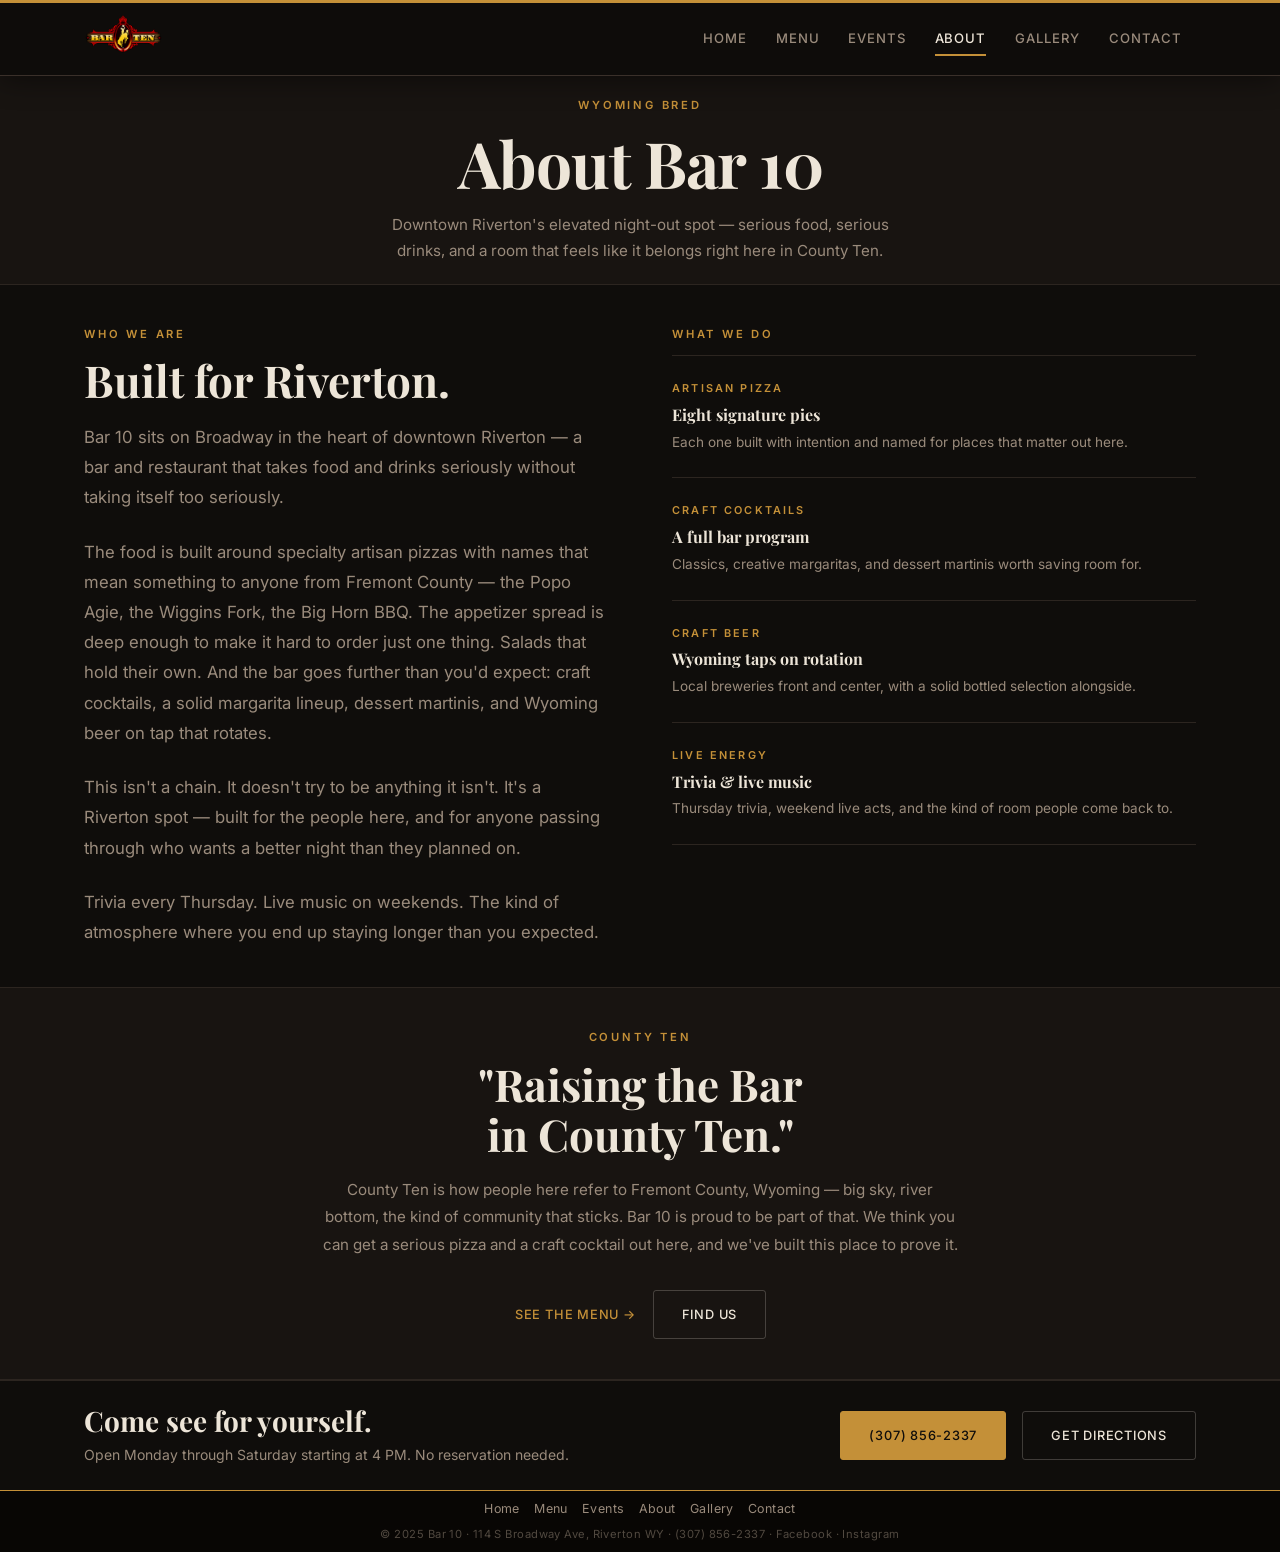
==== about.html @ 1c03e293 "Add bar10favicon.png as favicon to all HTML pages Agent-Logs-Url: https://github.com/TylerWolfley/Ba" ====
<!DOCTYPE html>
<html lang="en">
<head>
  <meta charset="UTF-8" />
  <meta name="viewport" content="width=device-width, initial-scale=1.0" />
  <title>About | Bar 10 — Wyoming Bred, Downtown Riverton</title>
  <meta name="description" content="Bar 10 is Riverton, Wyoming's downtown bar and restaurant. Specialty pizza, craft cocktails, local beer on tap, trivia nights, and live music. Wyoming Bred." />
  <link rel="canonical" href="https://bar10riverton.com/about.html" />
  <link rel="icon" type="image/png" href="images/bar10favicon.png" />

  <meta property="og:type" content="website" />
  <meta property="og:title" content="About Bar 10 | Wyoming Bred, Downtown Riverton" />
  <meta property="og:description" content="Bar 10 is built for Riverton, Wyoming — artisan pizza, craft cocktails, local beer, and a downtown atmosphere that feels like it belongs here." />
  <meta property="og:url" content="https://bar10riverton.com/about.html" />

  <link rel="preconnect" href="https://fonts.googleapis.com" />
  <link rel="preconnect" href="https://fonts.gstatic.com" crossorigin />
  <link href="https://fonts.googleapis.com/css2?family=Inter:wght@400;500;600;700&family=Playfair+Display:ital,wght@0,700;0,800;1,700&display=swap" rel="stylesheet" />

  <link rel="stylesheet" href="css/style.css" />
  <link rel="icon" type="image/png" href="images/bar10logo.png" />
  <link rel="apple-touch-icon" href="images/bar10logo.png" />
</head>
<body class="page-body">

  <!-- ── Site top: utility bar + brand + nav ──────────────── -->
  <div class="site-top">

    <div class="utility-bar" aria-label="Contact Bar 10">
      <div class="container utility-bar-inner">
        <a href="tel:+13078562337" class="utility-bar-link">(307) 856-2337</a>
        <span class="utility-bar-sep" aria-hidden="true">·</span>
        <a href="mailto:bar10wyo@gmail.com" class="utility-bar-link">bar10wyo@gmail.com</a>
      </div>
    </div>

    <header class="site-header" role="banner">
      <div class="container site-header-inner">
        <a href="index.html" class="header-brand" aria-label="Bar 10 home">
          <img src="images/bar10logo.png" alt="Bar 10" class="header-logo" width="90" height="60">
        </a>
        <nav class="site-nav" aria-label="Main navigation">
          <div class="nav-menu" id="nav-menu" role="navigation">
            <ul>
              <li><a href="index.html">Home</a></li>
              <li><a href="menu.html">Menu</a></li>
              <li><a href="events.html">Events</a></li>
              <li><a href="about.html" aria-current="page">About</a></li>
              <li><a href="gallery.html">Gallery</a></li>
              <li><a href="contact.html">Contact</a></li>
            </ul>
          </div>
          <button class="nav-toggle" id="nav-toggle" aria-controls="nav-menu" aria-expanded="false" aria-label="Open navigation menu">
            <span></span><span></span><span></span>
          </button>
        </nav>
      </div>
    </header>

  </div>

  <main>

    <section class="page-hero" aria-label="About Bar 10">
      <div class="container">
        <span class="section-label">Wyoming Bred</span>
        <h1>About Bar 10</h1>
        <p>
          Downtown Riverton's elevated night-out spot — serious food, serious drinks,
          and a room that feels like it belongs right here in County Ten.
        </p>
      </div>
    </section>

    <!-- ── Story section ──────────────────────────────────────── -->
    <section aria-labelledby="about-story-heading">
      <div class="container">
        <div class="about-layout">

          <div>
            <span class="section-label">Who We Are</span>
            <h2 class="section-title" id="about-story-heading">Built for Riverton.</h2>

            <p class="about-prose">
              Bar 10 sits on Broadway in the heart of downtown Riverton — a bar and
              restaurant that takes food and drinks seriously without taking itself
              too seriously.
            </p>
            <p class="about-prose">
              The food is built around specialty artisan pizzas with names that mean
              something to anyone from Fremont County — the Popo Agie, the Wiggins
              Fork, the Big Horn BBQ. The appetizer spread is deep enough to make it
              hard to order just one thing. Salads that hold their own. And the bar
              goes further than you'd expect: craft cocktails, a solid margarita
              lineup, dessert martinis, and Wyoming beer on tap that rotates.
            </p>
            <p class="about-prose">
              This isn't a chain. It doesn't try to be anything it isn't. It's a
              Riverton spot — built for the people here, and for anyone passing
              through who wants a better night than they planned on.
            </p>
            <p class="about-prose">
              Trivia every Thursday. Live music on weekends. The kind of atmosphere
              where you end up staying longer than you expected.
            </p>
          </div>

          <div>
            <span class="section-label">What We Do</span>
            <div class="about-pillars about-pillars--right">
              <div class="about-pillar">
                <span class="about-pillar-label">Artisan Pizza</span>
                <h3>Eight signature pies</h3>
                <p>Each one built with intention and named for places that matter out here.</p>
              </div>
              <div class="about-pillar">
                <span class="about-pillar-label">Craft Cocktails</span>
                <h3>A full bar program</h3>
                <p>Classics, creative margaritas, and dessert martinis worth saving room for.</p>
              </div>
              <div class="about-pillar">
                <span class="about-pillar-label">Craft Beer</span>
                <h3>Wyoming taps on rotation</h3>
                <p>Local breweries front and center, with a solid bottled selection alongside.</p>
              </div>
              <div class="about-pillar">
                <span class="about-pillar-label">Live Energy</span>
                <h3>Trivia &amp; live music</h3>
                <p>Thursday trivia, weekend live acts, and the kind of room people come back to.</p>
              </div>
            </div>
          </div>

        </div>
      </div>
    </section>

    <!-- ── County Ten ─────────────────────────────────────────── -->
    <section class="county-ten-section" aria-labelledby="county-ten-heading">
      <div class="container">
        <div class="county-ten-inner">
          <span class="section-label">County Ten</span>
          <h2 class="section-title" id="county-ten-heading">"Raising the Bar<br>in County Ten."</h2>
          <p class="text-dim county-ten-copy">
            County Ten is how people here refer to Fremont County, Wyoming — big sky,
            river bottom, the kind of community that sticks. Bar 10 is proud to be
            part of that. We think you can get a serious pizza and a craft cocktail
            out here, and we've built this place to prove it.
          </p>
          <div class="cta-group county-ten-cta">
            <a href="menu.html" class="btn btn-ghost">See the Menu &rarr;</a>
            <a href="contact.html" class="btn btn-outline">Find Us</a>
          </div>
        </div>
      </div>
    </section>

    <!-- ── Visit CTA ───────────────────────────────────────────── -->
    <div class="cta-bar">
      <div class="container">
        <div class="cta-bar-inner">
          <div class="cta-bar-text">
            <h2>Come see for yourself.</h2>
            <p>Open Monday through Saturday starting at 4 PM. No reservation needed.</p>
          </div>
          <div class="cta-bar-actions">
            <a href="tel:+13078562337" class="btn btn-primary">(307) 856-2337</a>
            <a href="https://maps.google.com/?q=114+S+Broadway+Ave+Riverton+WY+82501" class="btn btn-outline" target="_blank" rel="noopener noreferrer">Get Directions</a>
          </div>
        </div>
      </div>
    </div>

  </main>

  <footer class="site-footer" role="contentinfo">
    <div class="container">
      <nav class="footer-nav" aria-label="Footer navigation">
        <a href="index.html">Home</a>
        <a href="menu.html">Menu</a>
        <a href="events.html">Events</a>
        <a href="about.html">About</a>
        <a href="gallery.html">Gallery</a>
        <a href="contact.html">Contact</a>
      </nav>
      <p class="footer-copy">&copy; 2025 Bar 10 &middot; 114 S Broadway Ave, Riverton WY &middot; <a href="tel:+13078562337">(307) 856-2337</a> &middot; <a href="https://www.facebook.com/bar10wyo" target="_blank" rel="noopener noreferrer">Facebook</a> &middot; <a href="https://www.instagram.com/bar10riverton" target="_blank" rel="noopener noreferrer">Instagram</a></p>
    </div>
  </footer>

  <script src="js/data.js"></script>
  <script src="js/main.js"></script>
</body>
</html>
---- css/style.css ----
/* =============================================================
   Bar 10 — Premium Hospitality Style Sheet
   Warm, editorial, refined. Light-forward with cinematic hero.
============================================================= */

/* ── Reset & base ──────────────────────────────────────────── */
*, *::before, *::after {
  box-sizing: border-box;
  margin: 0;
  padding: 0;
}

:root {
  /* ── Dark palette — deep moody, warm charcoal ── */
  --color-bg:        #0f0d0b;   /* deep warm near-black — primary background */
  --color-surface:   #181411;   /* slightly lighter dark — alternate sections */
  --color-surface2:  #201c18;   /* medium dark — deeper alternates */
  --color-border:    #2c2520;   /* subtle warm border — dividers */
  --color-border-lt: #3a302a;   /* slightly lighter border */

  /* ── Accent — rich warm gold ── */
  --color-amber:     #c49038;   /* rich warm gold */
  --color-amber-lt:  #d4a84e;   /* lighter gold on hover */
  --color-red:       #cc2222;   /* bold red — hero accent */

  /* ── Text — warm cream on dark backgrounds ── */
  --color-cream:     #ede5d8;   /* warm cream — primary text */
  --color-cream-dim: #9a8b7c;   /* warm medium — secondary text */
  --color-white:     #ffffff;

  /* ── Dark section tokens — hero & footer ── */
  --color-dark:        #080604;   /* deepest dark — hero background */
  --color-dark-text:   #ede5d8;   /* warm cream for dark sections */
  --color-dark-dim:    #9a8b7c;   /* dimmed warm text on dark */
  --color-dark-border: #1a1511;   /* subtle border on dark */

  --font-heading: 'Playfair Display', Georgia, serif;
  --font-body:    'Inter', system-ui, -apple-system, sans-serif;

  --max-width:          1160px;
  --header-height:      72px;
  --header-total:       var(--header-height);
  --radius:             3px;
  --transition:         0.2s ease;
}

html {
  scroll-behavior: smooth;
}

body {
  font-family: var(--font-body);
  font-size: 1rem;
  line-height: 1.65;
  background-color: var(--color-bg);
  color: var(--color-cream);
  -webkit-font-smoothing: antialiased;
}

img {
  display: block;
  max-width: 100%;
  height: auto;
}

a {
  color: var(--color-amber);
  text-decoration: none;
  transition: color var(--transition);
}

a:hover {
  color: var(--color-amber-lt);
}

ul {
  list-style: none;
}

/* ── Typography ────────────────────────────────────────────── */
h1, h2, h3, h4 {
  font-family: var(--font-heading);
  line-height: 1.15;
  color: var(--color-cream);
}

h1 { font-size: clamp(3rem, 9vw, 6rem); font-weight: 700; letter-spacing: -0.02em; }
h2 { font-size: clamp(1.75rem, 4vw, 2.75rem); font-weight: 700; }
h3 { font-size: clamp(1.1rem, 2.5vw, 1.4rem); font-weight: 700; }

.section-label {
  display: block;
  font-size: 0.7rem;
  font-weight: 600;
  letter-spacing: 0.25em;
  text-transform: uppercase;
  color: var(--color-amber);
  margin-bottom: 0.75rem;
}

.section-title {
  font-family: var(--font-heading);
  font-size: clamp(1.75rem, 4vw, 2.75rem);
  color: var(--color-cream);
  margin-bottom: 1rem;
}

.section-subtitle {
  font-size: 1rem;
  color: var(--color-cream-dim);
  max-width: 560px;
  line-height: 1.7;
}

/* ── Layout helpers ────────────────────────────────────────── */
.container {
  width: 100%;
  max-width: var(--max-width);
  margin: 0 auto;
  padding: 0 1.5rem;
}

section {
  padding: 2.5rem 0;
}

.section-header {
  margin-bottom: 2rem;
}

.section-header--center {
  text-align: center;
}

.section-header--center .section-subtitle {
  margin: 0 auto;
}

/* ── Buttons ───────────────────────────────────────────────── */
.btn {
  display: inline-flex;
  align-items: center;
  gap: 0.4em;
  padding: 0.8rem 1.75rem;
  font-family: var(--font-body);
  font-size: 0.8rem;
  font-weight: 500;
  letter-spacing: 0.06em;
  text-transform: uppercase;
  border-radius: var(--radius);
  border: 1px solid transparent;
  cursor: pointer;
  transition: background-color var(--transition), color var(--transition), border-color var(--transition);
  text-align: center;
  white-space: nowrap;
}

.btn-primary {
  background-color: var(--color-amber);
  color: var(--color-bg);
  border-color: var(--color-amber);
}

.btn-primary:hover {
  background-color: var(--color-amber-lt);
  border-color: var(--color-amber-lt);
  color: var(--color-bg);
}

.btn-outline {
  background-color: transparent;
  color: var(--color-cream);
  border-color: rgba(237, 229, 216, 0.22);
}

.btn-outline:hover {
  border-color: var(--color-cream);
  color: var(--color-cream);
}

.btn-ghost {
  background-color: transparent;
  color: var(--color-amber);
  border-color: transparent;
  padding-left: 0;
  padding-right: 0;
}

.btn-ghost:hover {
  color: var(--color-amber-lt);
}

.cta-group {
  display: flex;
  flex-wrap: wrap;
  gap: 1rem;
  margin-top: 1.5rem;
}

/* ── Site top (fixed wrapper: utility bar + brand + nav) ────── */
.site-top {
  position: fixed;
  top: 0;
  left: 0;
  right: 0;
  z-index: 100;
  background-color: rgba(15, 13, 11, 0.97);
  backdrop-filter: blur(12px);
  -webkit-backdrop-filter: blur(12px);
  border-top: 3px solid var(--color-amber);
  box-shadow: 0 4px 28px rgba(0, 0, 0, 0.45);
}

/* ── Utility bar — hidden ──────────────────────────────────── */
.utility-bar {
  display: none;
}

.utility-bar-inner {
  display: flex;
  align-items: center;
  justify-content: center;
  gap: 0.875rem;
}

.utility-bar-link {
  font-size: 0.7rem;
  font-weight: 500;
  letter-spacing: 0.07em;
  color: var(--color-cream-dim);
  transition: color var(--transition);
}

.utility-bar-link:hover {
  color: var(--color-cream);
}

.utility-bar-sep {
  color: var(--color-border-lt);
  font-size: 0.6rem;
}

/* ── Site header — single integrated row: logo left, nav right ─ */
.site-header {
  border-bottom: 1px solid var(--color-border-lt);
}

.site-header-inner {
  display: flex;
  align-items: center;
  justify-content: space-between;
  height: var(--header-height);
  position: relative;
}

.header-brand {
  display: flex;
  align-items: center;
  flex-shrink: 0;
}

.header-logo {
  height: 52px;
  width: auto;
  display: block;
  transition: opacity var(--transition);
}

.header-brand:hover .header-logo {
  opacity: 0.85;
}

/* ── Nav — lives inside site-header-inner ──────────────────── */
.site-nav {
  display: flex;
  align-items: center;
}

.nav-toggle {
  display: flex;
  flex-direction: column;
  justify-content: center;
  gap: 5px;
  width: 36px;
  height: 36px;
  background: none;
  border: none;
  cursor: pointer;
  padding: 0.25rem;
  flex-shrink: 0;
}

.nav-toggle span {
  display: block;
  height: 1px;
  background-color: var(--color-cream);
  transition: transform var(--transition), opacity var(--transition);
}

.nav-toggle[aria-expanded="true"] span:nth-child(1) {
  transform: translateY(6px) rotate(45deg);
}

.nav-toggle[aria-expanded="true"] span:nth-child(2) {
  opacity: 0;
}

.nav-toggle[aria-expanded="true"] span:nth-child(3) {
  transform: translateY(-6px) rotate(-45deg);
}

.nav-menu {
  display: none;
  position: absolute;
  top: 100%;
  left: 0;
  right: 0;
  background-color: var(--color-surface);
  border-bottom: 1px solid var(--color-border);
  padding: 1.25rem 1.5rem 1.75rem;
  z-index: 10;
}

.nav-menu.is-open {
  display: block;
}

.nav-menu ul {
  display: flex;
  flex-direction: column;
  gap: 0;
}

.nav-menu a {
  display: block;
  padding: 0.65rem 0;
  color: var(--color-cream-dim);
  font-size: 0.875rem;
  font-weight: 500;
  letter-spacing: 0.04em;
  border-bottom: 1px solid var(--color-border);
}

.nav-menu a:hover,
.nav-menu a[aria-current="page"] {
  color: var(--color-cream);
}

.nav-cta {
  display: inline-flex;
  margin-top: 1.25rem;
}

@media (min-width: 768px) {
  .nav-toggle {
    display: none;
  }

  .nav-menu {
    display: flex !important;
    position: static;
    background: none;
    border: none;
    padding: 0;
    align-items: center;
    gap: 0;
  }

  .nav-menu ul {
    flex-direction: row;
    gap: 0;
  }

  .nav-menu a {
    padding: 0.4rem 0.9rem;
    border: none;
    font-size: 0.82rem;
    letter-spacing: 0.07em;
    text-transform: uppercase;
    position: relative;
  }

  .nav-menu a::after {
    content: '';
    position: absolute;
    bottom: 0;
    left: 0.9rem;
    right: 0.9rem;
    height: 2px;
    background-color: var(--color-amber);
    transform: scaleX(0);
    transform-origin: center;
    transition: transform var(--transition);
  }

  .nav-menu a:hover::after,
  .nav-menu a[aria-current="page"]::after {
    transform: scaleX(1);
  }

  .nav-cta::after {
    display: none;
  }

  .nav-cta {
    display: inline-flex;
    margin-top: 0;
    margin-left: 1.25rem;
    padding: 0.45rem 1.1rem;
    font-size: 0.75rem;
    letter-spacing: 0.08em;
  }
}

/* ── Page offset for fixed header ──────────────────────────── */
.page-body {
  padding-top: var(--header-total);
}

/* ── Hero ──────────────────────────────────────────────────── */
.hero {
  position: relative;
  min-height: calc(100svh - var(--header-total));
  display: flex;
  align-items: center;
  overflow: hidden;
  background-color: var(--color-dark);
}

.hero-bg {
  position: absolute;
  inset: 0;
  background:
    linear-gradient(to top, rgba(8,6,4,0.92) 0%, rgba(8,6,4,0.55) 45%, rgba(8,6,4,0.18) 100%),
    linear-gradient(to right, rgba(8,6,4,0.5) 0%, transparent 70%),
    url('../images/bar10.jpg') center center / cover no-repeat;
  z-index: 0;
}

.hero-content {
  position: relative;
  z-index: 1;
  max-width: 760px;
  padding: 1.5rem 0 2rem;
  text-align: center;
  margin: 0 auto;
}

.hero-eyebrow {
  display: inline-block;
  font-size: 0.68rem;
  font-weight: 600;
  letter-spacing: 0.28em;
  text-transform: uppercase;
  color: rgba(210, 198, 180, 0.8);
  margin-bottom: 1.5rem;
}

.hero h1 {
  color: var(--color-dark-text);
  margin-bottom: 1.5rem;
  line-height: 1.05;
}

.hero-h1-red {
  color: var(--color-red);
  text-transform: uppercase;
  letter-spacing: 0.06em;
  text-shadow:
    0 2px 10px rgba(0, 0, 0, 0.8),
    0 4px 24px rgba(0, 0, 0, 0.5);
  display: inline-block;
}

.hero-sub {
  font-size: 1.05rem;
  color: var(--color-dark-dim);
  max-width: 460px;
  line-height: 1.7;
  margin: 0 auto;
}

/* ── Hero button overrides (light-on-dark) ─────────────────── */
.hero .btn-primary {
  background-color: var(--color-dark-text);
  border-color: var(--color-dark-text);
  color: var(--color-dark);
}

.hero .btn-primary:hover {
  background-color: var(--color-white);
  border-color: var(--color-white);
  color: var(--color-dark);
}

.hero .btn-outline {
  color: var(--color-dark-text);
  border-color: rgba(232, 221, 208, 0.4);
}

.hero .btn-outline:hover {
  border-color: var(--color-dark-text);
  color: var(--color-white);
}

.hero .cta-group {
  justify-content: center;
}

/* ── Divider ───────────────────────────────────────────────── */
.divider {
  height: 1px;
  background: var(--color-border);
}

.divider--amber {
  height: 1px;
  width: 3rem;
  background: var(--color-amber);
}

/* ── Ruled separator ───────────────────────────────────────── */
.rule {
  display: flex;
  align-items: center;
  gap: 1.5rem;
  color: var(--color-border-lt);
  font-size: 0.65rem;
  letter-spacing: 0.3em;
  text-transform: uppercase;
}

.rule::before,
.rule::after {
  content: '';
  flex: 1;
  height: 1px;
  background: var(--color-border);
}

/* ── Identity strip ────────────────────────────────────────── */
.identity-strip {
  border-top: 1px solid var(--color-border);
  border-bottom: 1px solid var(--color-border);
  padding: 1.25rem 0;
}

.identity-strip-inner {
  display: flex;
  flex-wrap: wrap;
  align-items: center;
  justify-content: center;
  gap: 0;
}

.identity-item {
  font-size: 0.72rem;
  font-weight: 600;
  letter-spacing: 0.18em;
  text-transform: uppercase;
  color: var(--color-cream-dim);
  padding: 0.5rem 1.75rem;
  border-right: 1px solid var(--color-border);
}

.identity-item:last-child {
  border-right: none;
}

/* ── Editorial menu preview ────────────────────────────────── */
.menu-preview {
  padding: 2.5rem 0;
}

.menu-preview-layout {
  display: grid;
  gap: 2rem;
  align-items: start;
}

@media (min-width: 768px) {
  .menu-preview-layout {
    grid-template-columns: 1fr 1fr;
    gap: 3.5rem;
  }
}

.menu-preview-intro {
  /* left column */
}

.menu-preview-intro .section-label {
  margin-bottom: 1rem;
}

.menu-preview-intro h2 {
  margin-bottom: 1.5rem;
  line-height: 1.15;
}

.menu-preview-intro p {
  font-size: 0.95rem;
  color: var(--color-cream-dim);
  line-height: 1.75;
  margin-bottom: 2rem;
}

.menu-category-list {
  display: flex;
  flex-direction: column;
}

.menu-category-row {
  display: flex;
  align-items: baseline;
  justify-content: space-between;
  padding: 1rem 0;
  border-bottom: 1px solid var(--color-border);
}

.menu-category-row:first-child {
  border-top: 1px solid var(--color-border);
}

.menu-category-name {
  font-family: var(--font-heading);
  font-size: 1.1rem;
  color: var(--color-cream);
}

.menu-category-desc {
  font-size: 0.8rem;
  color: var(--color-cream-dim);
  letter-spacing: 0.03em;
  text-align: right;
  max-width: 180px;
}

/* ── Signature items ───────────────────────────────────────── */
.signature-items {
  display: flex;
  flex-direction: column;
  gap: 0;
}

.signature-item {
  padding: 1.25rem 0;
  border-bottom: 1px solid var(--color-border);
}

.signature-item:first-child {
  border-top: 1px solid var(--color-border);
}

.signature-item-name {
  font-family: var(--font-heading);
  font-size: 1rem;
  color: var(--color-cream);
  margin-bottom: 0.25rem;
}

.signature-item-desc {
  font-size: 0.825rem;
  color: var(--color-cream-dim);
  line-height: 1.55;
}

/* ── Events preview ────────────────────────────────────────── */
.events-preview-desc {
  font-size: 0.95rem;
  line-height: 1.75;
  max-width: 400px;
  margin-top: 0.75rem;
  margin-bottom: 1.25rem;
}

.events-preview-cta {
  margin-top: 0;
}

.events-preview {  background-color: var(--color-surface);
  border-top: 1px solid var(--color-border);
  border-bottom: 1px solid var(--color-border);
  padding: 2.5rem 0;
}

.events-preview-layout {
  display: grid;
  gap: 2rem;
  align-items: start;
}

@media (min-width: 768px) {
  .events-preview-layout {
    grid-template-columns: 1fr 1fr;
    gap: 3.5rem;
    align-items: center;
  }
}

.events-list-editorial {
  display: flex;
  flex-direction: column;
  gap: 0;
}

.event-editorial-item {
  display: flex;
  align-items: baseline;
  justify-content: space-between;
  gap: 1rem;
  padding: 1.25rem 0;
  border-bottom: 1px solid var(--color-border);
}

.event-editorial-item:first-child {
  border-top: 1px solid var(--color-border);
}

.event-editorial-name {
  font-family: var(--font-heading);
  font-size: 1.1rem;
  color: var(--color-cream);
}

.event-editorial-when {
  font-size: 0.75rem;
  font-weight: 600;
  letter-spacing: 0.12em;
  text-transform: uppercase;
  color: var(--color-amber);
  white-space: nowrap;
}

/* ── Location strip ────────────────────────────────────────── */
.location-strip {
  padding: 1.5rem 0;
  border-top: 1px solid var(--color-border);
}

.location-strip-inner {
  display: flex;
  flex-direction: column;
  gap: 2rem;
  align-items: flex-start;
}

@media (min-width: 768px) {
  .location-strip-inner {
    flex-direction: row;
    align-items: center;
    justify-content: space-between;
    gap: 3rem;
  }
}

.location-text {
  /* left side */
}

.location-address {
  font-size: 1.05rem;
  color: var(--color-cream);
  margin-bottom: 0.5rem;
}

.location-hours {
  font-size: 0.85rem;
  color: var(--color-cream-dim);
  line-height: 1.65;
}

.location-actions {
  display: flex;
  gap: 1rem;
  flex-wrap: wrap;
  flex-shrink: 0;
}

/* ── Hours table ───────────────────────────────────────────── */
.hours-table {
  width: 100%;
  border-collapse: collapse;
}

.hours-table td {
  padding: 0.6rem 0;
  font-size: 0.875rem;
  color: var(--color-cream-dim);
  border-bottom: 1px solid var(--color-border);
}

.hours-table td:last-child {
  text-align: right;
  color: var(--color-cream);
}

/* ── Status badge ──────────────────────────────────────────── */
#hours-status {
  display: inline-block;
  font-size: 0.72rem;
  font-weight: 700;
  letter-spacing: 0.1em;
  text-transform: uppercase;
  padding: 0.3rem 0.875rem;
  border-radius: 99px;
  margin-bottom: 1.25rem;
}

.status--open {
  background-color: rgba(55, 130, 65, 0.1);
  color: #3a7a45;
  border: 1px solid rgba(55,130,65,0.22);
}

.status--closed {
  background-color: rgba(160, 55, 55, 0.08);
  color: #8a3838;
  border: 1px solid rgba(160,55,55,0.18);
}

/* ── Social links ──────────────────────────────────────────── */
.social-links {
  display: flex;
  gap: 1rem;
  flex-wrap: wrap;
}

.social-link {
  display: inline-flex;
  align-items: center;
  gap: 0.5rem;
  font-size: 0.78rem;
  font-weight: 600;
  letter-spacing: 0.06em;
  text-transform: uppercase;
  color: var(--color-cream-dim);
  border: 1px solid var(--color-border);
  border-radius: var(--radius);
  padding: 0.5rem 1rem;
  transition: border-color var(--transition), color var(--transition);
}

.social-link:hover {
  border-color: var(--color-amber);
  color: var(--color-amber);
}

/* ── Footer ────────────────────────────────────────────────── */
.site-footer {
  background-color: var(--color-dark);
  border-top: 1px solid var(--color-amber);
  padding: 0.55rem 0;
  text-align: center;
}

.footer-nav {
  display: flex;
  flex-wrap: wrap;
  gap: 0.15rem 0.9rem;
  justify-content: center;
  margin-bottom: 0.3rem;
}

.footer-nav a {
  font-size: 0.78rem;
  color: var(--color-dark-dim);
  letter-spacing: 0.03em;
  transition: color var(--transition);
}

.footer-nav a:hover {
  color: var(--color-cream);
}

.footer-copy {
  font-size: 0.7rem;
  color: rgba(154, 139, 124, 0.5);
  letter-spacing: 0.04em;
}

.footer-copy a {
  color: rgba(154, 139, 124, 0.5);
  transition: color var(--transition);
}

.footer-copy a:hover {
  color: var(--color-amber);
}


/* ── Page hero (inner pages) ───────────────────────────────── */
.page-hero {
  background: var(--color-surface);
  border-bottom: 1px solid var(--color-border);
  padding: 1.5rem 0 1.25rem;
  text-align: center;
}

.page-hero h1 {
  font-size: clamp(2.25rem, 6vw, 4rem);
  margin-bottom: 0.75rem;
  letter-spacing: -0.02em;
}

.page-hero p {
  font-size: 0.95rem;
  color: var(--color-cream-dim);
  max-width: 520px;
  line-height: 1.7;
  margin: 0.75rem auto 0;
}

/* ── Menu page ─────────────────────────────────────────────── */
.menu-sections {
  display: flex;
  flex-direction: column;
  gap: 3rem;
}

.menu-section {
  scroll-margin-top: calc(var(--header-total) + 2rem);
}

.menu-section-header {
  margin-bottom: 1.5rem;
  padding-bottom: 0.75rem;
  border-bottom: 1px solid var(--color-border);
}

.menu-section-header h2 {
  font-size: clamp(1.35rem, 3vw, 1.75rem);
  color: var(--color-cream);
}

.menu-items-list {
  display: flex;
  flex-direction: column;
}

.menu-item {
  display: flex;
  align-items: baseline;
  padding: 0.875rem 0;
  border-bottom: 1px solid var(--color-border);
  font-size: 0.95rem;
  color: var(--color-cream);
}

.menu-item:first-child {
  border-top: 1px solid var(--color-border);
}

@media (min-width: 640px) {
  .menu-items-list {
    display: grid;
    grid-template-columns: 1fr 1fr;
    column-gap: 3rem;
  }

  .menu-item:nth-child(2) {
    border-top: 1px solid var(--color-border);
  }
}

@media (min-width: 900px) {
  .menu-items-list {
    grid-template-columns: 1fr 1fr 1fr;
  }

  .menu-item:nth-child(3) {
    border-top: 1px solid var(--color-border);
  }
}

.menu-note {
  font-size: 0.9rem;
  color: var(--color-cream-dim);
  font-style: italic;
  line-height: 1.65;
  max-width: 580px;
}

.menu-pricing-note {
  background-color: var(--color-surface);
  border: 1px solid var(--color-border);
  border-radius: var(--radius);
  padding: 1.5rem 2rem;
  font-size: 0.875rem;
  color: var(--color-cream-dim);
  text-align: center;
  margin-top: 2.5rem;
  line-height: 1.65;
}

.menu-pricing-note a {
  color: var(--color-cream);
  font-weight: 600;
}

.menu-jump-nav {
  display: flex;
  flex-wrap: wrap;
  gap: 0.5rem;
  margin-bottom: 2.5rem;
  padding-bottom: 2rem;
  border-bottom: 1px solid var(--color-border);
}

.menu-jump-nav a {
  font-size: 0.72rem;
  font-weight: 600;
  letter-spacing: 0.12em;
  text-transform: uppercase;
  padding: 0.4rem 0.875rem;
  border-radius: 99px;
  border: 1px solid var(--color-border);
  color: var(--color-cream-dim);
  transition: all var(--transition);
}

.menu-jump-nav a:hover {
  border-color: var(--color-amber);
  color: var(--color-amber);
}

/* ── Events page ───────────────────────────────────────────── */
.event-feature {
  padding: 2rem 0;
  background-color: var(--color-surface);
  border-bottom: 1px solid var(--color-border);
}

.event-feature-layout {
  display: grid;
  gap: 2rem;
  align-items: center;
}

@media (min-width: 768px) {
  .event-feature-layout {
    grid-template-columns: 1fr 1fr;
    gap: 3.5rem;
  }
}

.event-feature-detail {
  text-align: right;
  padding: 2.5rem;
  border: 1px solid var(--color-border);
  border-radius: var(--radius);
}

.event-feature-detail .event-feature-day {
  font-family: var(--font-heading);
  font-size: 1.5rem;
  color: var(--color-cream);
  margin-bottom: 0.4rem;
}

.event-feature-detail .event-feature-time {
  font-size: 0.8rem;
  font-weight: 600;
  letter-spacing: 0.15em;
  text-transform: uppercase;
  color: var(--color-amber);
}

.event-feature-detail .event-feature-where {
  font-size: 0.78rem;
  color: var(--color-cream-dim);
  margin-top: 0.75rem;
}

.event-card {
  display: flex;
  align-items: flex-start;
  gap: 2rem;
  padding: 2rem 0;
  border-bottom: 1px solid var(--color-border);
}

.event-card:first-child {
  border-top: 1px solid var(--color-border);
}

.event-card-meta {
  flex-shrink: 0;
  min-width: 120px;
}

.event-card-day {
  font-family: var(--font-heading);
  font-size: 1rem;
  color: var(--color-cream);
  margin-bottom: 0.2rem;
}

.event-card-time {
  font-size: 0.72rem;
  font-weight: 600;
  letter-spacing: 0.12em;
  text-transform: uppercase;
  color: var(--color-amber);
}

.event-card-body h3 {
  font-size: 1.15rem;
  margin-bottom: 0.5rem;
}

.event-card-body p {
  font-size: 0.875rem;
  color: var(--color-cream-dim);
  line-height: 1.65;
  max-width: 520px;
}

/* ── About page ────────────────────────────────────────────── */
.about-prose {
  font-size: 1.05rem;
  color: var(--color-cream-dim);
  line-height: 1.8;
  max-width: 680px;
}

.about-prose + .about-prose {
  margin-top: 1.5rem;
}

.about-layout {
  display: grid;
  gap: 2.5rem;
}

@media (min-width: 900px) {
  .about-layout {
    grid-template-columns: 1fr 1fr;
    gap: 4rem;
  }
}

.about-pillars {
  display: flex;
  flex-direction: column;
  gap: 0;
}

.about-pillar {
  padding: 1.5rem 0;
  border-bottom: 1px solid var(--color-border);
}

.about-pillar:first-child {
  border-top: 1px solid var(--color-border);
}

.about-pillar h3 {
  font-size: 1rem;
  color: var(--color-cream);
  margin-bottom: 0.4rem;
}

.about-pillar-label {
  font-size: 0.68rem;
  font-weight: 600;
  letter-spacing: 0.2em;
  text-transform: uppercase;
  color: var(--color-amber);
  display: block;
  margin-bottom: 0.5rem;
}

.about-pillar p {
  font-size: 0.85rem;
  color: var(--color-cream-dim);
  line-height: 1.65;
}

/* ── Gallery page ──────────────────────────────────────────── */
.gallery-intro {
  padding: 2.5rem 0 1.5rem;
}

.gallery-section {
  padding: 1.5rem 0 2.5rem;
}

.gallery-section + .gallery-section {
  border-top: 1px solid var(--color-border);
  padding-top: 2.5rem;
}

.gallery-section-label {
  font-size: 0.68rem;
  font-weight: 600;
  letter-spacing: 0.25em;
  text-transform: uppercase;
  color: var(--color-amber);
  margin-bottom: 1.5rem;
  display: block;
}

.gallery-grid {
  display: grid;
  gap: 2px;
  grid-template-columns: repeat(2, 1fr);
}

@media (min-width: 640px) {
  .gallery-grid {
    grid-template-columns: repeat(3, 1fr);
  }
}

@media (min-width: 900px) {
  .gallery-grid {
    grid-template-columns: repeat(4, 1fr);
  }
}

.gallery-grid--editorial {
  display: grid;
  gap: 2px;
  grid-template-columns: repeat(2, 1fr);
}

@media (min-width: 640px) {
  .gallery-grid--editorial {
    grid-template-columns: repeat(3, 1fr);
  }

  .gallery-grid--editorial .gallery-item:first-child {
    grid-column: span 2;
    grid-row: span 2;
  }
}

.gallery-item {
  position: relative;
  aspect-ratio: 1;
  overflow: hidden;
  background-color: var(--color-surface);
}

.gallery-item img {
  width: 100%;
  height: 100%;
  object-fit: cover;
  transition: transform 0.5s ease;
  display: block;
}

.gallery-item:hover img {
  transform: scale(1.03);
}

.gallery-placeholder {
  display: none;
  width: 100%;
  height: 100%;
  background-color: var(--color-surface);
}

.gallery-item--hidden {
  display: none;
}

/* ── Contact page ──────────────────────────────────────────── */
.contact-layout {
  display: grid;
  gap: 2.5rem;
}

@media (min-width: 768px) {
  .contact-layout {
    grid-template-columns: 1fr 1fr;
    gap: 3.5rem;
  }
}

.contact-section-heading {
  font-size: 0.68rem;
  font-weight: 600;
  letter-spacing: 0.25em;
  text-transform: uppercase;
  color: var(--color-amber);
  margin-bottom: 2rem;
  display: block;
}

.contact-detail-row {
  padding: 1.25rem 0;
  border-bottom: 1px solid var(--color-border);
}

.contact-detail-row:first-of-type {
  border-top: 1px solid var(--color-border);
}

.contact-detail-label {
  font-size: 0.7rem;
  font-weight: 600;
  letter-spacing: 0.15em;
  text-transform: uppercase;
  color: var(--color-amber);
  margin-bottom: 0.4rem;
}

.contact-detail-value {
  font-size: 0.95rem;
  color: var(--color-cream);
  line-height: 1.5;
}

.contact-detail-value a {
  color: var(--color-cream);
  font-size: 0.95rem;
}

.contact-detail-value a:hover {
  color: var(--color-amber);
}

.contact-map-link {
  display: inline-flex;
  align-items: center;
  gap: 0.35rem;
  font-size: 0.78rem;
  font-weight: 600;
  letter-spacing: 0.06em;
  color: var(--color-amber);
  margin-top: 0.5rem;
}

.contact-map-link:hover {
  color: var(--color-amber-lt);
}

/* ── Utilities ─────────────────────────────────────────────── */
.text-amber  { color: var(--color-amber); }
.text-dim    { color: var(--color-cream-dim); }
.text-center { text-align: center; }
.mt-sm { margin-top: 0.75rem; }
.mt-md { margin-top: 1.5rem; }
.mt-lg { margin-top: 2.5rem; }
.max-prose { max-width: 680px; }

.sr-only {
  position: absolute;
  width: 1px;
  height: 1px;
  padding: 0;
  margin: -1px;
  overflow: hidden;
  clip: rect(0,0,0,0);
  white-space: nowrap;
  border-width: 0;
}

/* ── Pullquote ─────────────────────────────────────────────── */
.pullquote {
  font-family: var(--font-heading);
  font-size: clamp(1.4rem, 3.5vw, 2rem);
  color: var(--color-cream);
  line-height: 1.3;
  border-left: 2px solid var(--color-amber);
  padding-left: 1.5rem;
  margin: 2rem 0;
}

/* ── Thin CTA bar ──────────────────────────────────────────── */
.cta-bar {
  border-top: 1px solid var(--color-border);
  padding: 1.5rem 0;
}

.cta-bar-inner {
  display: flex;
  flex-direction: column;
  gap: 1.5rem;
  align-items: flex-start;
}

@media (min-width: 640px) {
  .cta-bar-inner {
    flex-direction: row;
    align-items: center;
    justify-content: space-between;
  }
}

.cta-bar-text h2 {
  font-size: clamp(1.25rem, 3vw, 1.75rem);
  margin-bottom: 0.35rem;
}

.cta-bar-text p {
  font-size: 0.875rem;
  color: var(--color-cream-dim);
}

.cta-bar-actions {
  display: flex;
  gap: 1rem;
  flex-wrap: wrap;
  flex-shrink: 0;
}

/* ── About page additional ─────────────────────────────────── */
.about-pillars--right {
  margin-top: 0.5rem;
}

.county-ten-section {
  background-color: var(--color-surface);
  border-top: 1px solid var(--color-border);
  border-bottom: 1px solid var(--color-border);
}

.county-ten-inner {
  max-width: 640px;
  margin: 0 auto;
  text-align: center;
}

.county-ten-copy {
  font-size: 0.95rem;
  line-height: 1.8;
  margin: 1rem auto 2rem;
}

.county-ten-cta {
  justify-content: center;
}

/* ── Events page additional ────────────────────────────────── */
.event-feature-desc {
  font-size: 0.95rem;
  line-height: 1.75;
  max-width: 440px;
  margin-top: 1rem;
  margin-bottom: 1.5rem;
}

.cta-bar--surface {
  background-color: var(--color-surface2);
  border-bottom: 1px solid var(--color-border);
}

/* ── Contact page additional ───────────────────────────────── */
.contact-social-links {
  margin-top: 0.35rem;
}

.contact-hours-table {
  margin-bottom: 2rem;
}

.contact-hours-note {
  font-size: 0.78rem;
  margin-bottom: 2.5rem;
}

.contact-directions-note {
  font-size: 0.875rem;
  margin-bottom: 1rem;
}

.contact-map-btn {
  display: inline-flex;
  margin-bottom: 1.5rem;
}

.contact-map-embed {
  margin-top: 1.5rem;
}

/* ── Homepage gallery preview ──────────────────────────────── */
.gallery-preview {
  border-top: 1px solid var(--color-border);
  padding-bottom: 0;
}

.gallery-preview .container {
  padding-bottom: 0;
}

.gallery-preview-header {
  display: flex;
  flex-direction: column;
  gap: 1rem;
  padding: 3rem 0 2rem;
}

@media (min-width: 768px) {
  .gallery-preview-header {
    flex-direction: row;
    align-items: flex-end;
    justify-content: space-between;
  }
}

.gallery-preview-header h2 {
  margin-bottom: 0;
}

.gallery-preview-grid {
  display: grid;
  gap: 2px;
  grid-template-columns: repeat(3, 1fr);
}

.gallery-preview-item {
  aspect-ratio: 4 / 3;
  overflow: hidden;
  background-color: var(--color-surface);
  margin: 0;
  display: block;
}

.gallery-preview-item img {
  width: 100%;
  height: 100%;
  object-fit: cover;
  transition: transform 0.5s ease;
  display: block;
}

.gallery-preview-item:hover img {
  transform: scale(1.03);
}

/* ── Menu pizza cards ──────────────────────────────────────── */
.menu-pizza-grid {
  display: grid;
  gap: 1px;
  grid-template-columns: 1fr;
  border: 1px solid var(--color-border);
}

@media (min-width: 480px) {
  .menu-pizza-grid {
    grid-template-columns: repeat(2, 1fr);
  }
}

@media (min-width: 900px) {
  .menu-pizza-grid {
    grid-template-columns: repeat(4, 1fr);
  }
}

.menu-pizza-card {
  background-color: var(--color-surface);
  overflow: hidden;
}

.menu-pizza-photo {
  aspect-ratio: 4 / 3;
  overflow: hidden;
  background-color: var(--color-surface2);
}

.menu-pizza-photo img {
  width: 100%;
  height: 100%;
  object-fit: cover;
  transition: transform 0.5s ease;
  display: block;
}

.menu-pizza-card:hover .menu-pizza-photo img {
  transform: scale(1.03);
}

.menu-pizza-photo--empty {
  background-color: var(--color-surface2);
}

.menu-pizza-info {
  padding: 1.25rem;
  border-top: 1px solid var(--color-border);
}

.menu-pizza-name {
  font-family: var(--font-heading);
  font-size: 1.05rem;
  color: var(--color-cream);
  margin-bottom: 0.35rem;
}

.menu-pizza-desc {
  font-size: 0.8rem;
  color: var(--color-cream-dim);
  line-height: 1.55;
}

/* ── Menu item with description ────────────────────────────── */
.menu-item--described {
  flex-direction: column;
  align-items: flex-start;
  gap: 0.2rem;
}

.menu-item-name {
  font-family: var(--font-heading);
  font-size: 0.95rem;
  color: var(--color-cream);
}

.menu-item-desc {
  font-size: 0.78rem;
  color: var(--color-cream-dim);
  line-height: 1.55;
}

/* ── Menu drink sections ───────────────────────────────────── */
.menu-drink-categories {
  display: grid;
  gap: 1px;
  grid-template-columns: repeat(auto-fit, minmax(140px, 1fr));
  margin-bottom: 1.5rem;
  border: 1px solid var(--color-border);
}

.menu-drink-category {
  padding: 1.25rem 1.5rem;
  background-color: var(--color-surface);
}

.menu-drink-category-name {
  font-family: var(--font-heading);
  font-size: 1rem;
  color: var(--color-cream);
}

.contact-map-embed iframe {
  border: 0;
  border-radius: var(--radius);
  display: block;
  filter: grayscale(80%) brightness(0.55) sepia(20%);
}
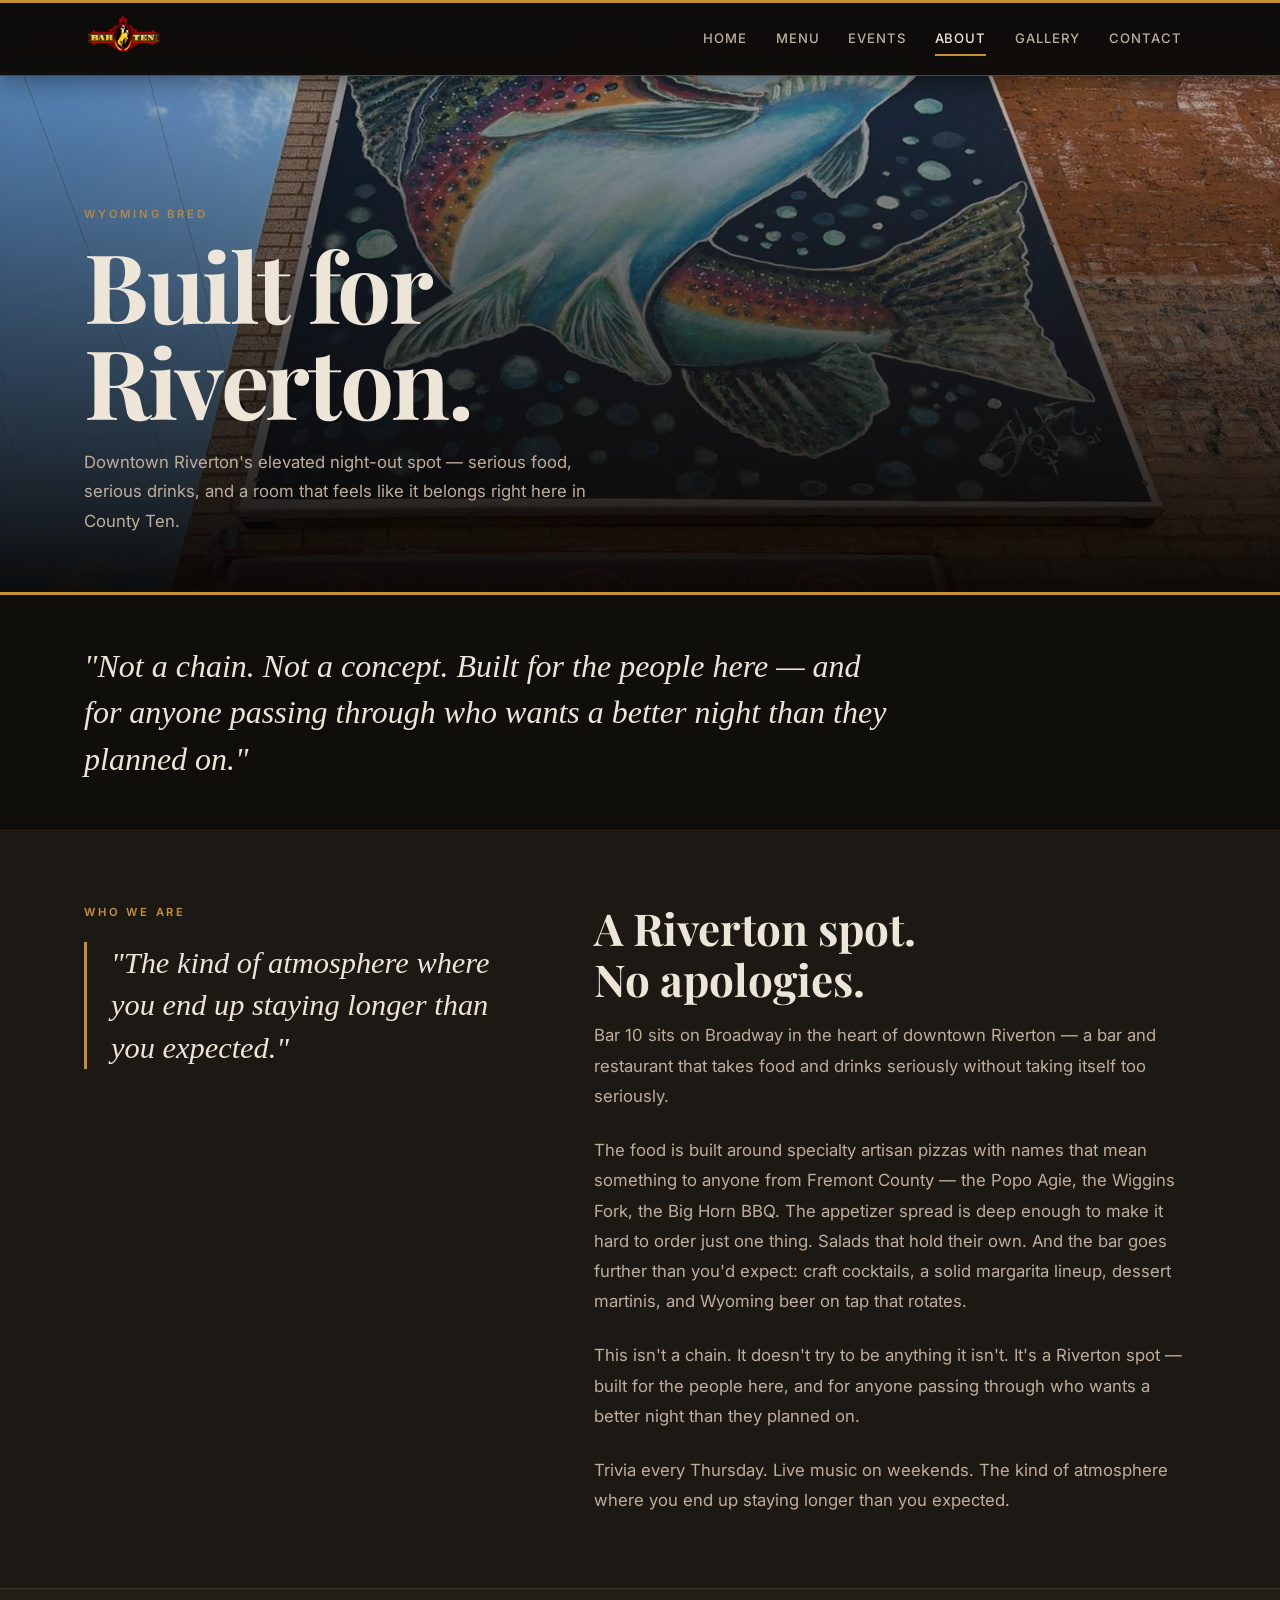
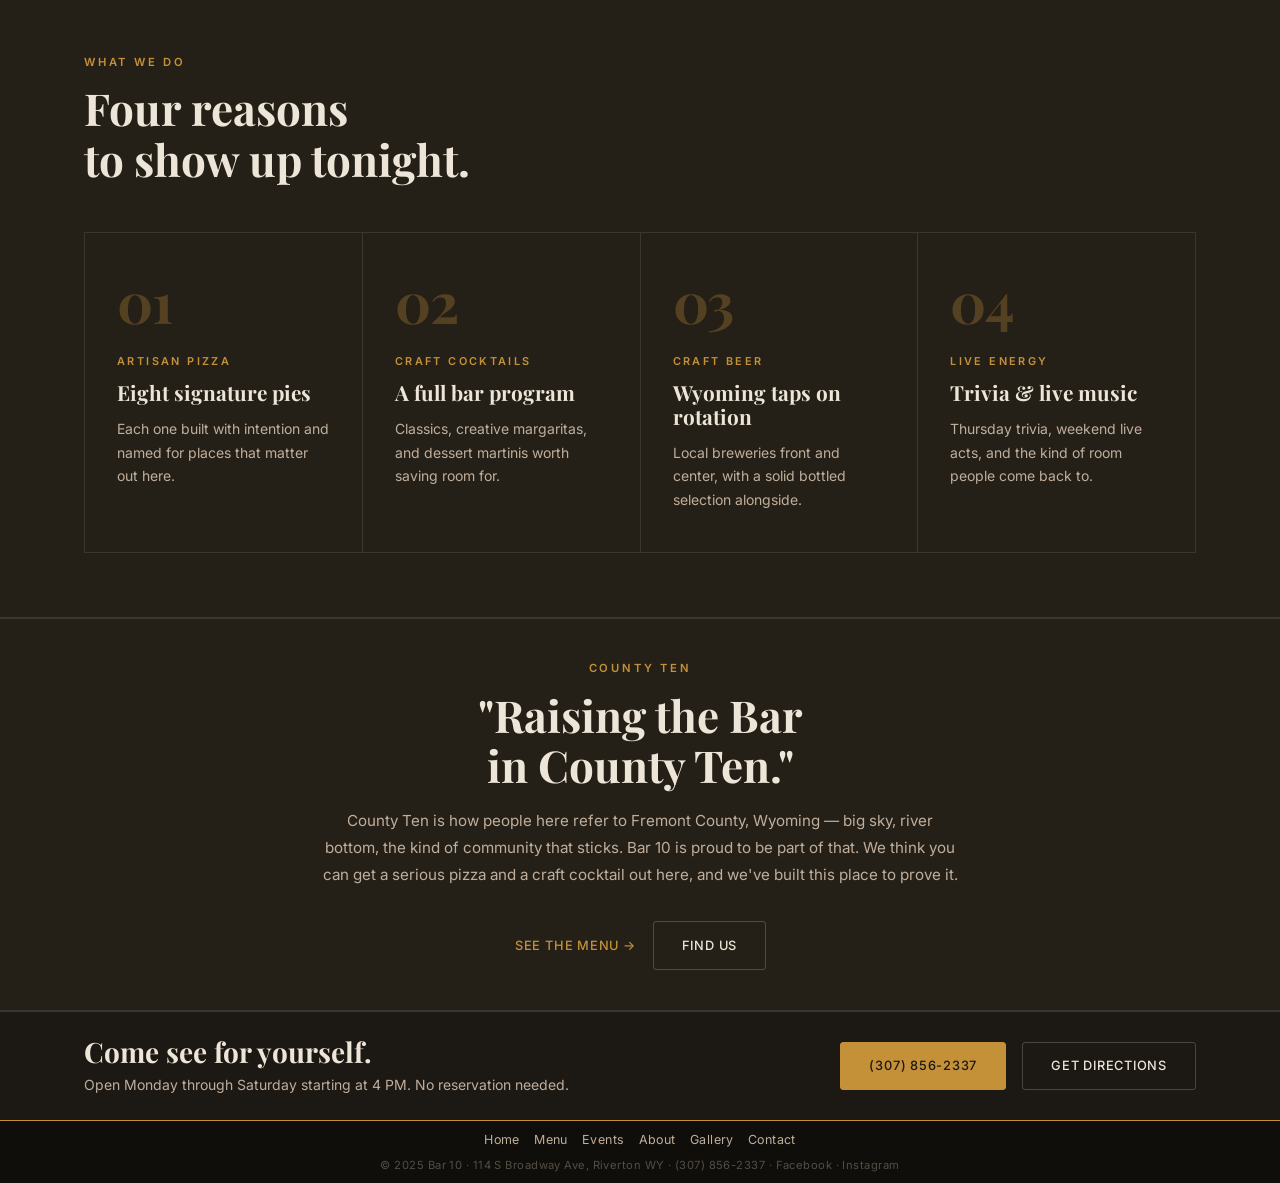
==== commit b82ab5a3: "redesign about page: dramatic hero, manifesto strip, editorial story, numbered grid Agent-Logs-Url: " ====
--- a/about.html
+++ b/about.html
@@ -61,26 +61,45 @@
 
   <main>
 
-    <section class="page-hero" aria-label="About Bar 10">
-      <div class="container">
-        <span class="section-label">Wyoming Bred</span>
-        <h1>About Bar 10</h1>
-        <p>
-          Downtown Riverton's elevated night-out spot — serious food, serious drinks,
-          and a room that feels like it belongs right here in County Ten.
+    <!-- ── About Hero ─────────────────────────────────────────── -->
+    <section class="about-hero" aria-label="About Bar 10">
+      <div class="about-hero-bg" role="img" aria-label="Bar 10, downtown Riverton, Wyoming"></div>
+      <div class="container">
+        <div class="about-hero-content">
+          <span class="section-label">Wyoming Bred</span>
+          <h1>Built for<br>Riverton.</h1>
+          <p class="about-hero-sub">
+            Downtown Riverton's elevated night-out spot — serious food, serious drinks,
+            and a room that feels like it belongs right here in County Ten.
+          </p>
+        </div>
+      </div>
+    </section>
+
+    <!-- ── Manifesto ──────────────────────────────────────────── -->
+    <div class="about-manifesto">
+      <div class="container">
+        <p class="about-manifesto-quote">
+          "Not a chain. Not a concept. Built for the people here — and for anyone
+          passing through who wants a better night than they planned on."
         </p>
       </div>
-    </section>
-
-    <!-- ── Story section ──────────────────────────────────────── -->
-    <section aria-labelledby="about-story-heading">
-      <div class="container">
-        <div class="about-layout">
+    </div>
+
+    <!-- ── Story ──────────────────────────────────────────────── -->
+    <section class="about-story" aria-labelledby="about-story-heading">
+      <div class="container">
+        <div class="about-story-layout">
+
+          <div class="about-story-aside">
+            <span class="section-label">Who We Are</span>
+            <p class="about-story-pull">
+              "The kind of atmosphere where you end up staying longer than you expected."
+            </p>
+          </div>
 
           <div>
-            <span class="section-label">Who We Are</span>
-            <h2 class="section-title" id="about-story-heading">Built for Riverton.</h2>
-
+            <h2 class="section-title" id="about-story-heading">A Riverton spot.<br>No apologies.</h2>
             <p class="about-prose">
               Bar 10 sits on Broadway in the heart of downtown Riverton — a bar and
               restaurant that takes food and drinks seriously without taking itself
@@ -105,32 +124,42 @@
             </p>
           </div>
 
-          <div>
-            <span class="section-label">What We Do</span>
-            <div class="about-pillars about-pillars--right">
-              <div class="about-pillar">
-                <span class="about-pillar-label">Artisan Pizza</span>
-                <h3>Eight signature pies</h3>
-                <p>Each one built with intention and named for places that matter out here.</p>
-              </div>
-              <div class="about-pillar">
-                <span class="about-pillar-label">Craft Cocktails</span>
-                <h3>A full bar program</h3>
-                <p>Classics, creative margaritas, and dessert martinis worth saving room for.</p>
-              </div>
-              <div class="about-pillar">
-                <span class="about-pillar-label">Craft Beer</span>
-                <h3>Wyoming taps on rotation</h3>
-                <p>Local breweries front and center, with a solid bottled selection alongside.</p>
-              </div>
-              <div class="about-pillar">
-                <span class="about-pillar-label">Live Energy</span>
-                <h3>Trivia &amp; live music</h3>
-                <p>Thursday trivia, weekend live acts, and the kind of room people come back to.</p>
-              </div>
-            </div>
-          </div>
-
+        </div>
+      </div>
+    </section>
+
+    <!-- ── What We Do ─────────────────────────────────────────── -->
+    <section class="about-what" aria-labelledby="about-what-heading">
+      <div class="container">
+        <div class="about-what-header">
+          <span class="section-label">What We Do</span>
+          <h2 class="section-title" id="about-what-heading">Four reasons<br>to show up tonight.</h2>
+        </div>
+        <div class="about-what-grid">
+          <div class="about-what-item">
+            <div class="about-what-num">01</div>
+            <span class="about-what-label">Artisan Pizza</span>
+            <h3>Eight signature pies</h3>
+            <p>Each one built with intention and named for places that matter out here.</p>
+          </div>
+          <div class="about-what-item">
+            <div class="about-what-num">02</div>
+            <span class="about-what-label">Craft Cocktails</span>
+            <h3>A full bar program</h3>
+            <p>Classics, creative margaritas, and dessert martinis worth saving room for.</p>
+          </div>
+          <div class="about-what-item">
+            <div class="about-what-num">03</div>
+            <span class="about-what-label">Craft Beer</span>
+            <h3>Wyoming taps on rotation</h3>
+            <p>Local breweries front and center, with a solid bottled selection alongside.</p>
+          </div>
+          <div class="about-what-item">
+            <div class="about-what-num">04</div>
+            <span class="about-what-label">Live Energy</span>
+            <h3>Trivia &amp; live music</h3>
+            <p>Thursday trivia, weekend live acts, and the kind of room people come back to.</p>
+          </div>
         </div>
       </div>
     </section>
--- a/css/style.css
+++ b/css/style.css
@@ -12,11 +12,11 @@
 
 :root {
   /* ── Dark palette — deep moody, warm charcoal ── */
-  --color-bg:        #0f0d0b;   /* deep warm near-black — primary background */
-  --color-surface:   #181411;   /* slightly lighter dark — alternate sections */
-  --color-surface2:  #201c18;   /* medium dark — deeper alternates */
-  --color-border:    #2c2520;   /* subtle warm border — dividers */
-  --color-border-lt: #3a302a;   /* slightly lighter border */
+  --color-bg:        #1c1814;   /* warm charcoal — primary background */
+  --color-surface:   #252017;   /* slightly lighter — alternate sections */
+  --color-surface2:  #2d2820;   /* medium dark — deeper alternates */
+  --color-border:    #3d3530;   /* warm border — dividers */
+  --color-border-lt: #504540;   /* lighter border */
 
   /* ── Accent — rich warm gold ── */
   --color-amber:     #c49038;   /* rich warm gold */
@@ -25,13 +25,13 @@
 
   /* ── Text — warm cream on dark backgrounds ── */
   --color-cream:     #ede5d8;   /* warm cream — primary text */
-  --color-cream-dim: #9a8b7c;   /* warm medium — secondary text */
+  --color-cream-dim: #c0ae9c;   /* warm medium — secondary text */
   --color-white:     #ffffff;
 
   /* ── Dark section tokens — hero & footer ── */
-  --color-dark:        #080604;   /* deepest dark — hero background */
+  --color-dark:        #100e0b;   /* deepest dark — hero background */
   --color-dark-text:   #ede5d8;   /* warm cream for dark sections */
-  --color-dark-dim:    #9a8b7c;   /* dimmed warm text on dark */
+  --color-dark-dim:    #c0ae9c;   /* dimmed warm text on dark */
   --color-dark-border: #1a1511;   /* subtle border on dark */
 
   --font-heading: 'Playfair Display', Georgia, serif;
@@ -507,6 +507,12 @@
   justify-content: center;
 }
 
+@media (max-width: 530px) {
+  .hero h1 {
+    font-size: 9vw;
+  }
+}
+
 /* ── Divider ───────────────────────────────────────────────── */
 .divider {
   height: 1px;
@@ -915,17 +921,21 @@
 .menu-sections {
   display: flex;
   flex-direction: column;
-  gap: 3rem;
+  gap: 1.5rem;
 }
 
 .menu-section {
   scroll-margin-top: calc(var(--header-total) + 2rem);
+  background-color: var(--color-surface);
+  border: 1px solid var(--color-border);
+  border-radius: var(--radius);
+  padding: 1.5rem;
 }
 
 .menu-section-header {
   margin-bottom: 1.5rem;
   padding-bottom: 0.75rem;
-  border-bottom: 1px solid var(--color-border);
+  border-bottom: 1px solid var(--color-border-lt);
 }
 
 .menu-section-header h2 {
@@ -1014,7 +1024,7 @@
   text-transform: uppercase;
   padding: 0.4rem 0.875rem;
   border-radius: 99px;
-  border: 1px solid var(--color-border);
+  border: 1px solid var(--color-border-lt);
   color: var(--color-cream-dim);
   transition: all var(--transition);
 }
@@ -1407,6 +1417,175 @@
   flex-shrink: 0;
 }
 
+/* ── About page redesign ────────────────────────────────────── */
+
+/* About Hero */
+.about-hero {
+  position: relative;
+  min-height: 520px;
+  display: flex;
+  align-items: flex-end;
+  overflow: hidden;
+  background-color: var(--color-dark);
+  padding-bottom: 3.5rem;
+}
+
+.about-hero-bg {
+  position: absolute;
+  inset: 0;
+  background:
+    linear-gradient(to top, rgba(8,6,4,0.97) 0%, rgba(8,6,4,0.6) 50%, rgba(8,6,4,0.2) 100%),
+    url('../images/bar10outside.jpg') center 40% / cover no-repeat;
+  z-index: 0;
+}
+
+.about-hero-content {
+  position: relative;
+  z-index: 1;
+  max-width: 760px;
+  padding-top: 4rem;
+}
+
+.about-hero-content .section-label {
+  color: rgba(196, 144, 56, 0.85);
+}
+
+.about-hero-content h1 {
+  font-size: clamp(3.25rem, 8vw, 6rem);
+  color: var(--color-cream);
+  line-height: 1.0;
+  letter-spacing: -0.025em;
+  margin-bottom: 1.25rem;
+}
+
+.about-hero-sub {
+  font-size: 1.05rem;
+  color: var(--color-dark-dim);
+  max-width: 520px;
+  line-height: 1.75;
+}
+
+/* About Manifesto */
+.about-manifesto {
+  background-color: var(--color-dark);
+  border-top: 3px solid var(--color-amber);
+  border-bottom: 1px solid rgba(196, 144, 56, 0.15);
+  padding: 3rem 0;
+}
+
+.about-manifesto-quote {
+  font-family: var(--font-heading);
+  font-size: clamp(1.25rem, 3vw, 2rem);
+  font-style: italic;
+  color: var(--color-cream);
+  line-height: 1.45;
+  max-width: 820px;
+}
+
+/* About Story */
+.about-story {
+  padding: 4.5rem 0;
+}
+
+.about-story-layout {
+  display: grid;
+  gap: 3rem;
+}
+
+@media (min-width: 900px) {
+  .about-story-layout {
+    grid-template-columns: 5fr 7fr;
+    gap: 5rem;
+    align-items: start;
+  }
+}
+
+.about-story-aside {
+  position: sticky;
+  top: calc(var(--header-total) + 2rem);
+}
+
+.about-story-pull {
+  font-family: var(--font-heading);
+  font-size: clamp(1.3rem, 3vw, 1.9rem);
+  font-style: italic;
+  line-height: 1.4;
+  color: var(--color-cream);
+  border-left: 3px solid var(--color-amber);
+  padding-left: 1.5rem;
+  margin-top: 1.25rem;
+}
+
+/* About What We Do */
+.about-what {
+  background-color: var(--color-surface);
+  border-top: 1px solid var(--color-border);
+  border-bottom: 1px solid var(--color-border);
+  padding: 4rem 0;
+}
+
+.about-what-header {
+  margin-bottom: 3rem;
+}
+
+.about-what-grid {
+  display: grid;
+  gap: 1px;
+  background-color: var(--color-border);
+  border: 1px solid var(--color-border);
+  grid-template-columns: 1fr;
+}
+
+@media (min-width: 640px) {
+  .about-what-grid {
+    grid-template-columns: repeat(2, 1fr);
+  }
+}
+
+@media (min-width: 900px) {
+  .about-what-grid {
+    grid-template-columns: repeat(4, 1fr);
+  }
+}
+
+.about-what-item {
+  background-color: var(--color-surface);
+  padding: 2.5rem 2rem;
+}
+
+.about-what-num {
+  font-family: var(--font-heading);
+  font-size: 3.5rem;
+  font-weight: 700;
+  color: var(--color-amber);
+  opacity: 0.3;
+  line-height: 1;
+  margin-bottom: 1.5rem;
+  letter-spacing: -0.02em;
+}
+
+.about-what-label {
+  font-size: 0.68rem;
+  font-weight: 600;
+  letter-spacing: 0.22em;
+  text-transform: uppercase;
+  color: var(--color-amber);
+  display: block;
+  margin-bottom: 0.6rem;
+}
+
+.about-what-item h3 {
+  font-size: clamp(1.05rem, 2vw, 1.3rem);
+  color: var(--color-cream);
+  margin-bottom: 0.75rem;
+}
+
+.about-what-item p {
+  font-size: 0.875rem;
+  color: var(--color-cream-dim);
+  line-height: 1.7;
+}
+
 /* ── About page additional ─────────────────────────────────── */
 .about-pillars--right {
   margin-top: 0.5rem;
@@ -1531,71 +1710,6 @@
   transform: scale(1.03);
 }
 
-/* ── Menu pizza cards ──────────────────────────────────────── */
-.menu-pizza-grid {
-  display: grid;
-  gap: 1px;
-  grid-template-columns: 1fr;
-  border: 1px solid var(--color-border);
-}
-
-@media (min-width: 480px) {
-  .menu-pizza-grid {
-    grid-template-columns: repeat(2, 1fr);
-  }
-}
-
-@media (min-width: 900px) {
-  .menu-pizza-grid {
-    grid-template-columns: repeat(4, 1fr);
-  }
-}
-
-.menu-pizza-card {
-  background-color: var(--color-surface);
-  overflow: hidden;
-}
-
-.menu-pizza-photo {
-  aspect-ratio: 4 / 3;
-  overflow: hidden;
-  background-color: var(--color-surface2);
-}
-
-.menu-pizza-photo img {
-  width: 100%;
-  height: 100%;
-  object-fit: cover;
-  transition: transform 0.5s ease;
-  display: block;
-}
-
-.menu-pizza-card:hover .menu-pizza-photo img {
-  transform: scale(1.03);
-}
-
-.menu-pizza-photo--empty {
-  background-color: var(--color-surface2);
-}
-
-.menu-pizza-info {
-  padding: 1.25rem;
-  border-top: 1px solid var(--color-border);
-}
-
-.menu-pizza-name {
-  font-family: var(--font-heading);
-  font-size: 1.05rem;
-  color: var(--color-cream);
-  margin-bottom: 0.35rem;
-}
-
-.menu-pizza-desc {
-  font-size: 0.8rem;
-  color: var(--color-cream-dim);
-  line-height: 1.55;
-}
-
 /* ── Menu item with description ────────────────────────────── */
 .menu-item--described {
   flex-direction: column;
@@ -1615,29 +1729,352 @@
   line-height: 1.55;
 }
 
-/* ── Menu drink sections ───────────────────────────────────── */
-.menu-drink-categories {
-  display: grid;
-  gap: 1px;
-  grid-template-columns: repeat(auto-fit, minmax(140px, 1fr));
-  margin-bottom: 1.5rem;
-  border: 1px solid var(--color-border);
-}
-
-.menu-drink-category {
-  padding: 1.25rem 1.5rem;
-  background-color: var(--color-surface);
-}
-
-.menu-drink-category-name {
-  font-family: var(--font-heading);
-  font-size: 1rem;
-  color: var(--color-cream);
-}
-
 .contact-map-embed iframe {
   border: 0;
   border-radius: var(--radius);
   display: block;
   filter: grayscale(80%) brightness(0.55) sepia(20%);
 }
+
+/* ── Menu section note (subtitle under heading) ────────────── */
+.menu-section-note {
+  margin-top: 0.4rem;
+  font-size: 0.85rem;
+  color: var(--color-cream-dim);
+  font-style: italic;
+}
+
+/* ── Menu item with price header ───────────────────────────── */
+.menu-item-header {
+  display: flex;
+  justify-content: space-between;
+  align-items: baseline;
+  gap: 1rem;
+  width: 100%;
+}
+
+.menu-item-price {
+  font-family: var(--font-heading);
+  font-size: 0.9rem;
+  color: var(--color-amber);
+  white-space: nowrap;
+  flex-shrink: 0;
+}
+
+.menu-item-price-alt {
+  font-size: 0.78rem;
+  color: var(--color-cream-dim);
+  margin-top: 0.1rem;
+}
+
+.menu-item-label {
+  font-size: 0.72rem;
+  font-weight: 600;
+  letter-spacing: 0.1em;
+  text-transform: uppercase;
+  color: var(--color-amber);
+  margin-top: 0.15rem;
+}
+
+.menu-item-note {
+  font-size: 0.78rem;
+  color: var(--color-amber);
+  font-style: italic;
+  margin-top: 0.15rem;
+}
+
+.menu-item-cheeses {
+  font-size: 0.78rem;
+  color: var(--color-cream-dim);
+  margin-top: 0.25rem;
+  letter-spacing: 0.02em;
+}
+
+/* Tiered pricing (Ribs) */
+.menu-item-tiers {
+  margin-top: 0.4rem;
+  display: flex;
+  flex-wrap: wrap;
+  gap: 0.35rem 1.5rem;
+}
+
+.menu-item-tier {
+  display: flex;
+  gap: 0.6rem;
+  align-items: baseline;
+  font-size: 0.85rem;
+}
+
+.menu-item-tier-size {
+  color: var(--color-cream-dim);
+}
+
+.menu-item-tier-price {
+  color: var(--color-amber);
+  font-family: var(--font-heading);
+  white-space: nowrap;
+}
+
+/* ── Pizza list (real menu format) ─────────────────────────── */
+.menu-pizza-list {
+  display: flex;
+  flex-direction: column;
+  border-top: 1px solid var(--color-border);
+}
+
+.menu-pizza-item {
+  padding: 1.25rem 0;
+  border-bottom: 1px solid var(--color-border);
+}
+
+.menu-pizza-item-top {
+  display: flex;
+  justify-content: space-between;
+  align-items: flex-start;
+  gap: 1rem;
+  flex-wrap: wrap;
+}
+
+.menu-pizza-item-name {
+  font-family: var(--font-heading);
+  font-size: 1.1rem;
+  color: var(--color-cream);
+  flex: 1 1 auto;
+  min-width: 0;
+}
+
+.menu-pizza-item-prices {
+  display: flex;
+  flex-direction: column;
+  gap: 0.2rem;
+  flex-shrink: 0;
+  text-align: right;
+}
+
+.menu-pizza-price-row {
+  display: flex;
+  align-items: baseline;
+  gap: 0.75rem;
+  justify-content: flex-end;
+}
+
+.menu-pizza-size-label {
+  font-size: 0.75rem;
+  color: var(--color-cream-dim);
+  white-space: nowrap;
+}
+
+.menu-pizza-price-val {
+  font-family: var(--font-heading);
+  font-size: 0.95rem;
+  color: var(--color-amber);
+  white-space: nowrap;
+  min-width: 3.5rem;
+  text-align: right;
+}
+
+.menu-pizza-item-desc {
+  margin-top: 0.5rem;
+  font-size: 0.85rem;
+  color: var(--color-cream-dim);
+  line-height: 1.6;
+  max-width: 640px;
+}
+
+.menu-pizza-item-note {
+  margin-top: 0.3rem;
+  font-size: 0.78rem;
+  color: var(--color-amber);
+  font-style: italic;
+}
+
+@media (min-width: 768px) {
+  .menu-pizza-list {
+    display: grid;
+    grid-template-columns: 1fr 1fr;
+    column-gap: 3rem;
+    border-top: none;
+  }
+
+  .menu-pizza-item {
+    border-top: 1px solid var(--color-border);
+  }
+
+  .menu-pizza-item:nth-child(1),
+  .menu-pizza-item:nth-child(2) {
+    border-top: 1px solid var(--color-border);
+  }
+}
+
+/* ── Build Your Own Pizza ───────────────────────────────────── */
+.byo-wrapper {
+  display: flex;
+  flex-direction: column;
+  gap: 1.5rem;
+}
+
+.byo-sizes {
+  display: flex;
+  flex-direction: column;
+  gap: 0.5rem;
+  padding: 1.25rem 1.5rem;
+  background-color: var(--color-surface2);
+  border: 1px solid var(--color-border-lt);
+  border-radius: var(--radius);
+}
+
+.byo-size-row {
+  display: flex;
+  align-items: baseline;
+  flex-wrap: wrap;
+  gap: 0.5rem 1rem;
+}
+
+.byo-size-name {
+  font-family: var(--font-heading);
+  font-size: 1rem;
+  color: var(--color-cream);
+  min-width: 7rem;
+}
+
+.byo-size-base {
+  font-family: var(--font-heading);
+  font-size: 1rem;
+  color: var(--color-amber);
+}
+
+.byo-size-topping {
+  font-size: 0.8rem;
+  color: var(--color-cream-dim);
+}
+
+.byo-meta {
+  font-size: 0.85rem;
+  color: var(--color-cream-dim);
+  font-style: italic;
+}
+
+.byo-topping-note {
+  font-size: 0.72rem;
+  font-weight: 600;
+  letter-spacing: 0.15em;
+  text-transform: uppercase;
+  color: var(--color-amber);
+}
+
+.byo-categories {
+  display: grid;
+  grid-template-columns: repeat(auto-fill, minmax(160px, 1fr));
+  gap: 1.5rem 2rem;
+}
+
+/* Desktop: pin to 6 equal columns so Meat+Sauce+Cheese+Veggies(×2)+Drizzle all fit on one row */
+@media (min-width: 900px) {
+  .byo-categories {
+    grid-template-columns: repeat(6, 1fr);
+  }
+}
+
+.byo-category-label {
+  font-family: var(--font-heading);
+  font-size: 0.9rem;
+  color: var(--color-cream);
+  margin-bottom: 0.6rem;
+  padding-bottom: 0.35rem;
+  border-bottom: 1px solid var(--color-border);
+  font-weight: 700;
+}
+
+.byo-category-items {
+  display: flex;
+  flex-direction: column;
+  gap: 0.3rem;
+}
+
+.byo-category-items li {
+  font-size: 0.83rem;
+  color: var(--color-cream-dim);
+  line-height: 1.4;
+}
+
+.byo-category--veggies {
+  grid-column: span 2;
+}
+
+.byo-category--veggies .byo-category-items {
+  display: block;
+  columns: 2;
+  column-gap: 1.5rem;
+}
+
+.byo-category--veggies .byo-category-items li {
+  break-inside: avoid;
+  margin-bottom: 0.3rem;
+}
+
+@media (max-width: 479px) {
+  .byo-category--veggies {
+    grid-column: span 1;
+  }
+
+  .byo-category--veggies .byo-category-items {
+    columns: 1;
+  }
+}
+
+/* ── Desserts footer note ───────────────────────────────────── */
+.menu-desserts-footer {
+  margin-top: 1.25rem;
+}
+
+/* ── Catering / Hours ───────────────────────────────────────── */
+.menu-catering {
+  display: grid;
+  gap: 2rem;
+  grid-template-columns: 1fr;
+}
+
+@media (min-width: 640px) {
+  .menu-catering {
+    grid-template-columns: 1fr 1fr;
+    gap: 3rem;
+  }
+}
+
+.menu-catering-col {
+  display: flex;
+  flex-direction: column;
+  gap: 0.6rem;
+}
+
+.menu-catering-col-title {
+  font-family: var(--font-heading);
+  font-size: 1rem;
+  color: var(--color-cream);
+  font-weight: 700;
+  margin-bottom: 0.25rem;
+}
+
+.menu-catering-text {
+  font-size: 0.9rem;
+  color: var(--color-cream-dim);
+  line-height: 1.7;
+}
+
+.menu-catering-hours-main {
+  font-size: 0.9rem;
+  color: var(--color-cream);
+}
+
+.menu-catering-kitchen-label {
+  margin-top: 0.75rem;
+  font-size: 0.72rem !important;
+  letter-spacing: 0.12em;
+  text-transform: uppercase;
+  color: var(--color-amber) !important;
+}
+
+.menu-catering-hours-detail {
+  font-size: 0.85rem;
+  color: var(--color-cream-dim);
+}
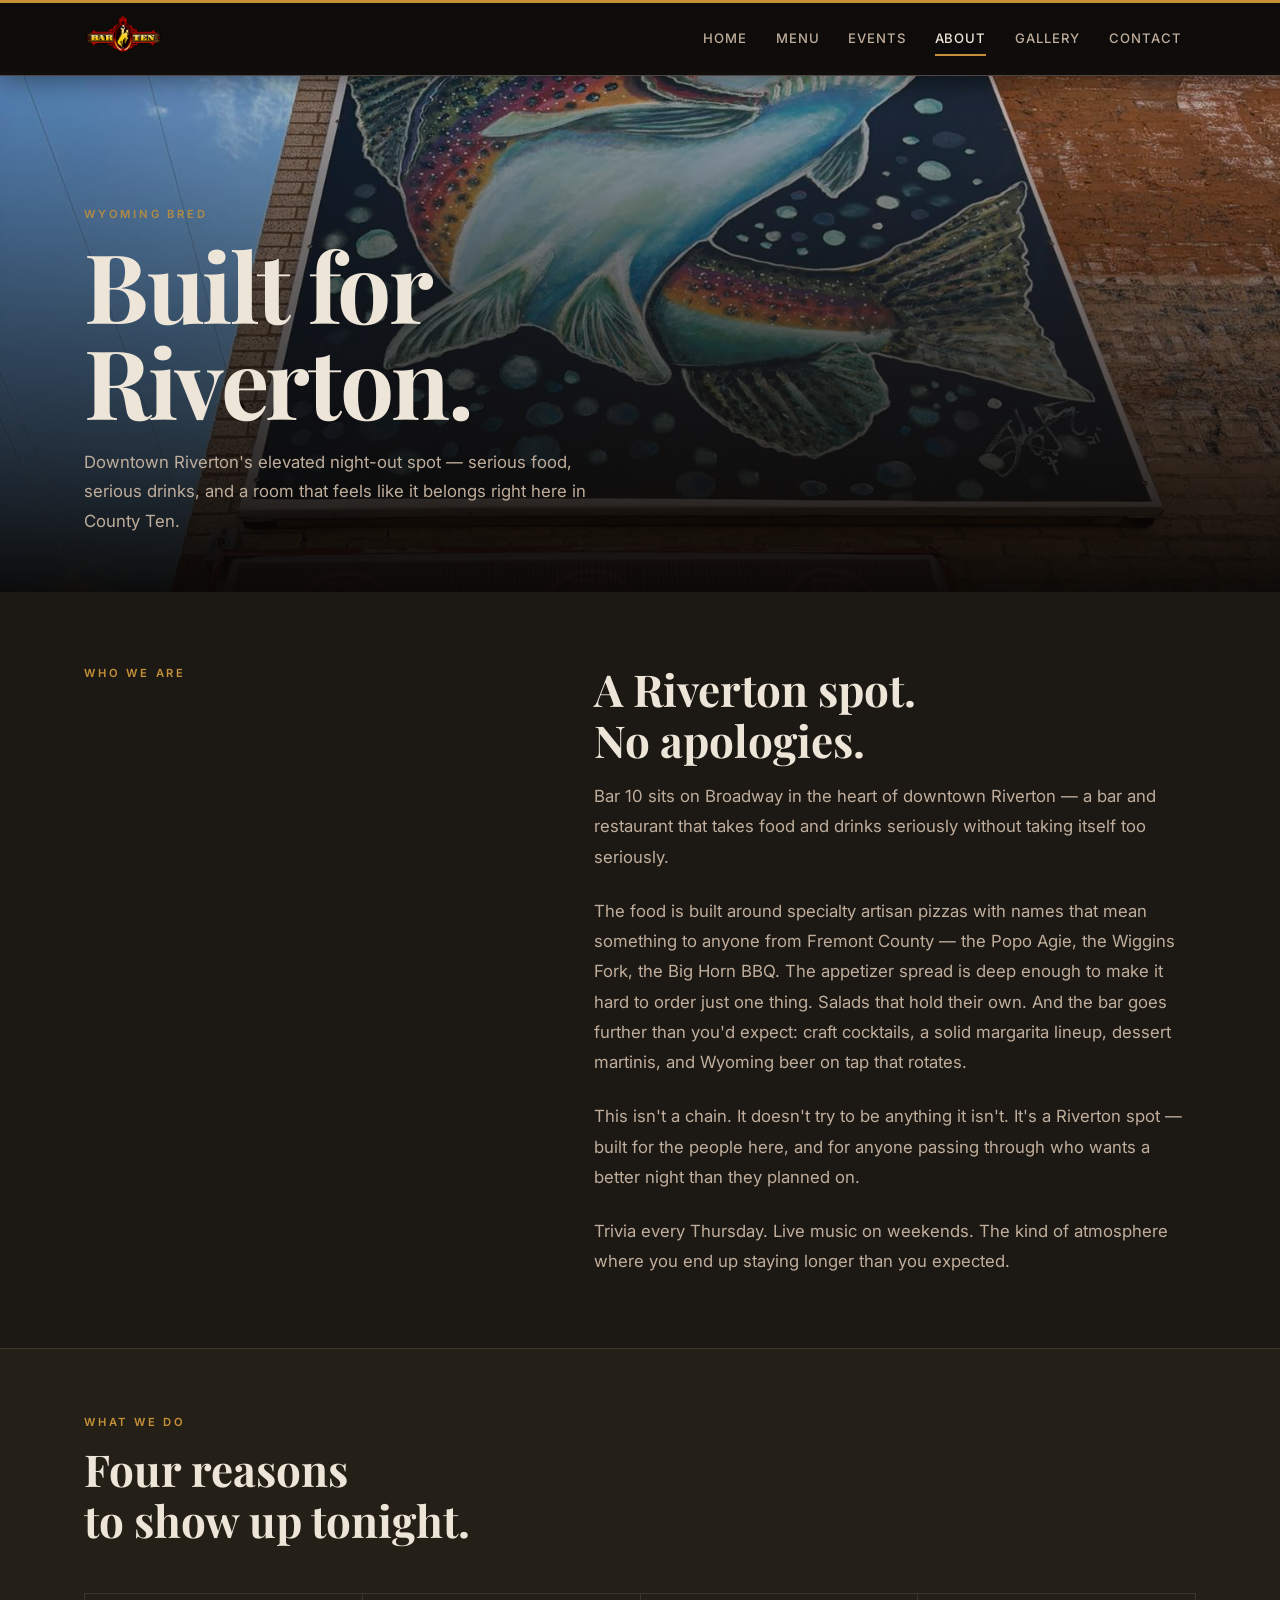
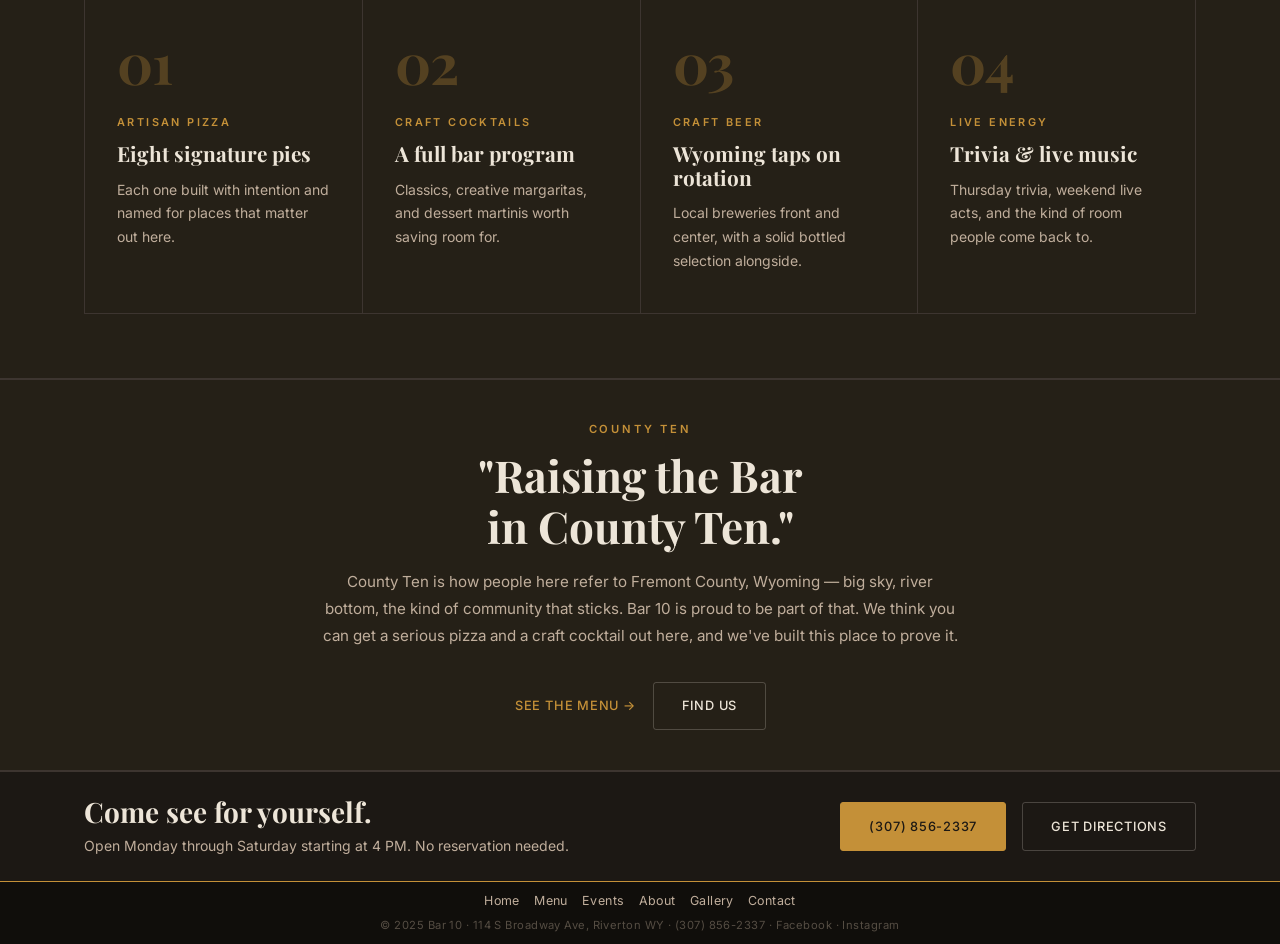
==== commit aad47ace: "Remove cursive quotes from about page, clean up unused CSS Agent-Logs-Url: https://github.com/TylerW" ====
--- a/about.html
+++ b/about.html
@@ -76,16 +76,6 @@
       </div>
     </section>
 
-    <!-- ── Manifesto ──────────────────────────────────────────── -->
-    <div class="about-manifesto">
-      <div class="container">
-        <p class="about-manifesto-quote">
-          "Not a chain. Not a concept. Built for the people here — and for anyone
-          passing through who wants a better night than they planned on."
-        </p>
-      </div>
-    </div>
-
     <!-- ── Story ──────────────────────────────────────────────── -->
     <section class="about-story" aria-labelledby="about-story-heading">
       <div class="container">
@@ -93,9 +83,6 @@
 
           <div class="about-story-aside">
             <span class="section-label">Who We Are</span>
-            <p class="about-story-pull">
-              "The kind of atmosphere where you end up staying longer than you expected."
-            </p>
           </div>
 
           <div>
--- a/css/style.css
+++ b/css/style.css
@@ -1465,23 +1465,6 @@
   line-height: 1.75;
 }
 
-/* About Manifesto */
-.about-manifesto {
-  background-color: var(--color-dark);
-  border-top: 3px solid var(--color-amber);
-  border-bottom: 1px solid rgba(196, 144, 56, 0.15);
-  padding: 3rem 0;
-}
-
-.about-manifesto-quote {
-  font-family: var(--font-heading);
-  font-size: clamp(1.25rem, 3vw, 2rem);
-  font-style: italic;
-  color: var(--color-cream);
-  line-height: 1.45;
-  max-width: 820px;
-}
-
 /* About Story */
 .about-story {
   padding: 4.5rem 0;
@@ -1503,17 +1486,6 @@
 .about-story-aside {
   position: sticky;
   top: calc(var(--header-total) + 2rem);
-}
-
-.about-story-pull {
-  font-family: var(--font-heading);
-  font-size: clamp(1.3rem, 3vw, 1.9rem);
-  font-style: italic;
-  line-height: 1.4;
-  color: var(--color-cream);
-  border-left: 3px solid var(--color-amber);
-  padding-left: 1.5rem;
-  margin-top: 1.25rem;
 }
 
 /* About What We Do */
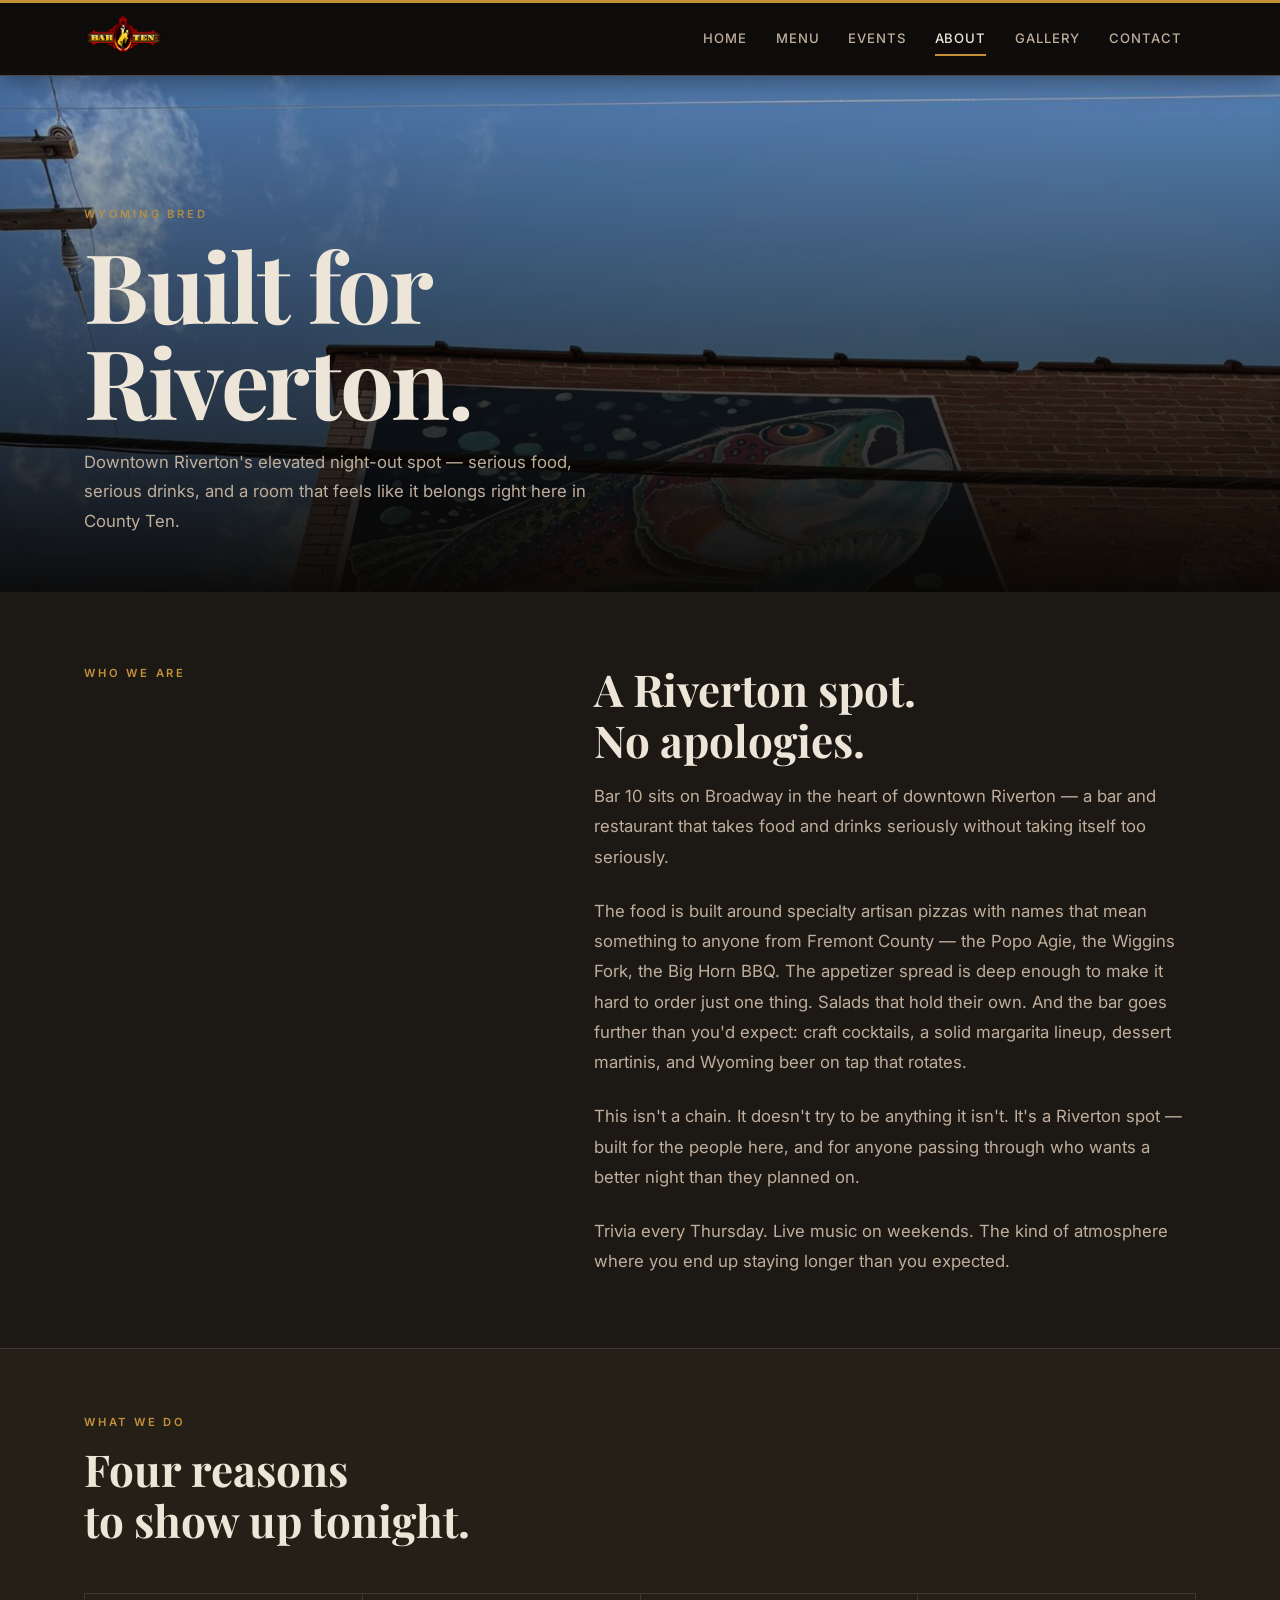
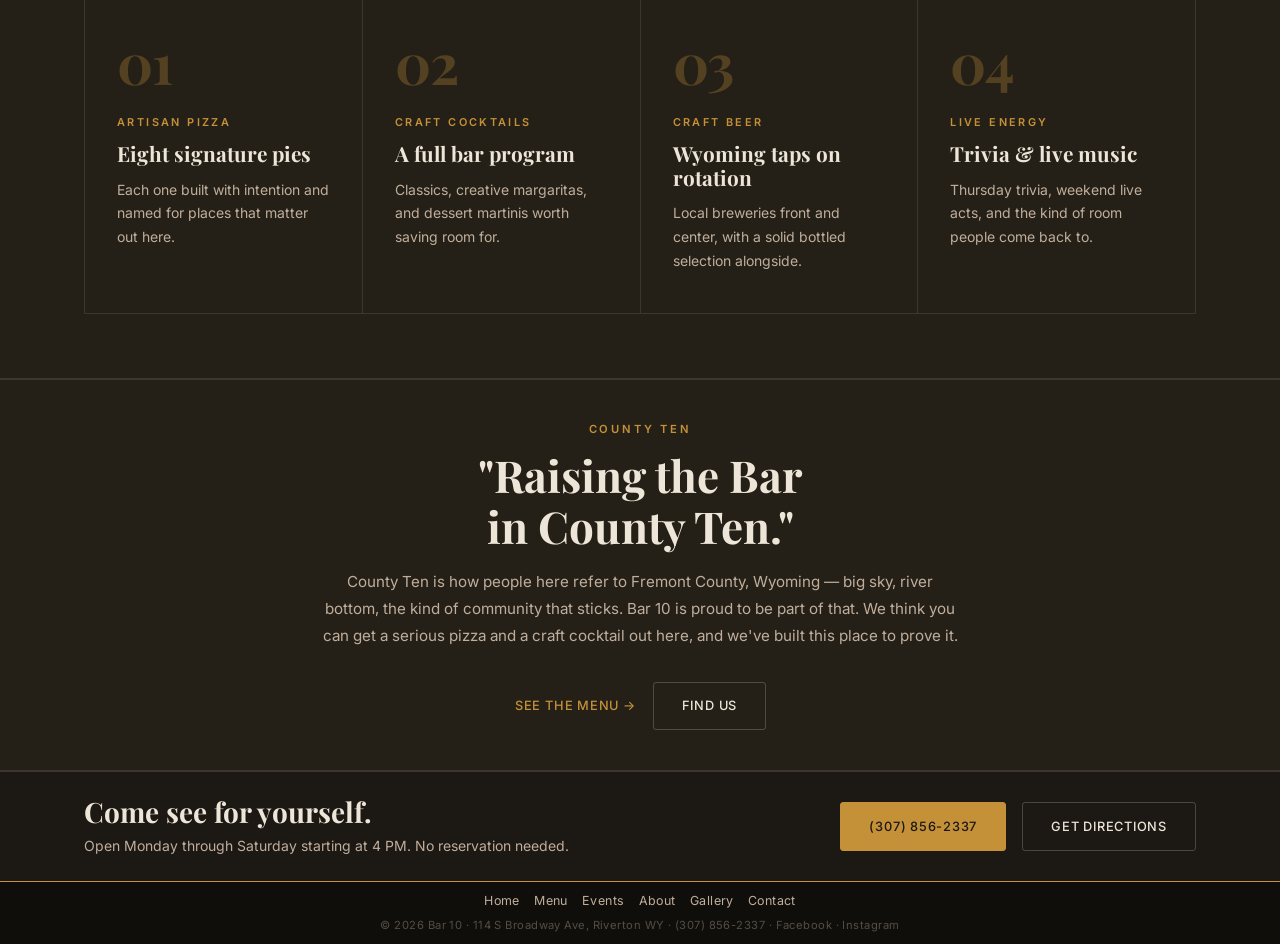
==== commit bdf2d948: "Update footer copyright year from 2025 to 2026 Agent-Logs-Url: https://github.com/TylerWolfley/Bar10" ====
--- a/about.html
+++ b/about.html
@@ -199,7 +199,7 @@
         <a href="gallery.html">Gallery</a>
         <a href="contact.html">Contact</a>
       </nav>
-      <p class="footer-copy">&copy; 2025 Bar 10 &middot; 114 S Broadway Ave, Riverton WY &middot; <a href="tel:+13078562337">(307) 856-2337</a> &middot; <a href="https://www.facebook.com/bar10wyo" target="_blank" rel="noopener noreferrer">Facebook</a> &middot; <a href="https://www.instagram.com/bar10riverton" target="_blank" rel="noopener noreferrer">Instagram</a></p>
+      <p class="footer-copy">&copy; 2026 Bar 10 &middot; 114 S Broadway Ave, Riverton WY &middot; <a href="tel:+13078562337">(307) 856-2337</a> &middot; <a href="https://www.facebook.com/bar10wyo" target="_blank" rel="noopener noreferrer">Facebook</a> &middot; <a href="https://www.instagram.com/bar10riverton" target="_blank" rel="noopener noreferrer">Instagram</a></p>
     </div>
   </footer>
 
--- a/css/style.css
+++ b/css/style.css
@@ -1435,7 +1435,7 @@
   inset: 0;
   background:
     linear-gradient(to top, rgba(8,6,4,0.97) 0%, rgba(8,6,4,0.6) 50%, rgba(8,6,4,0.2) 100%),
-    url('../images/bar10outside.jpg') center 40% / cover no-repeat;
+    url('../images/bar10outside.jpg') center top / cover no-repeat;
   z-index: 0;
 }
 
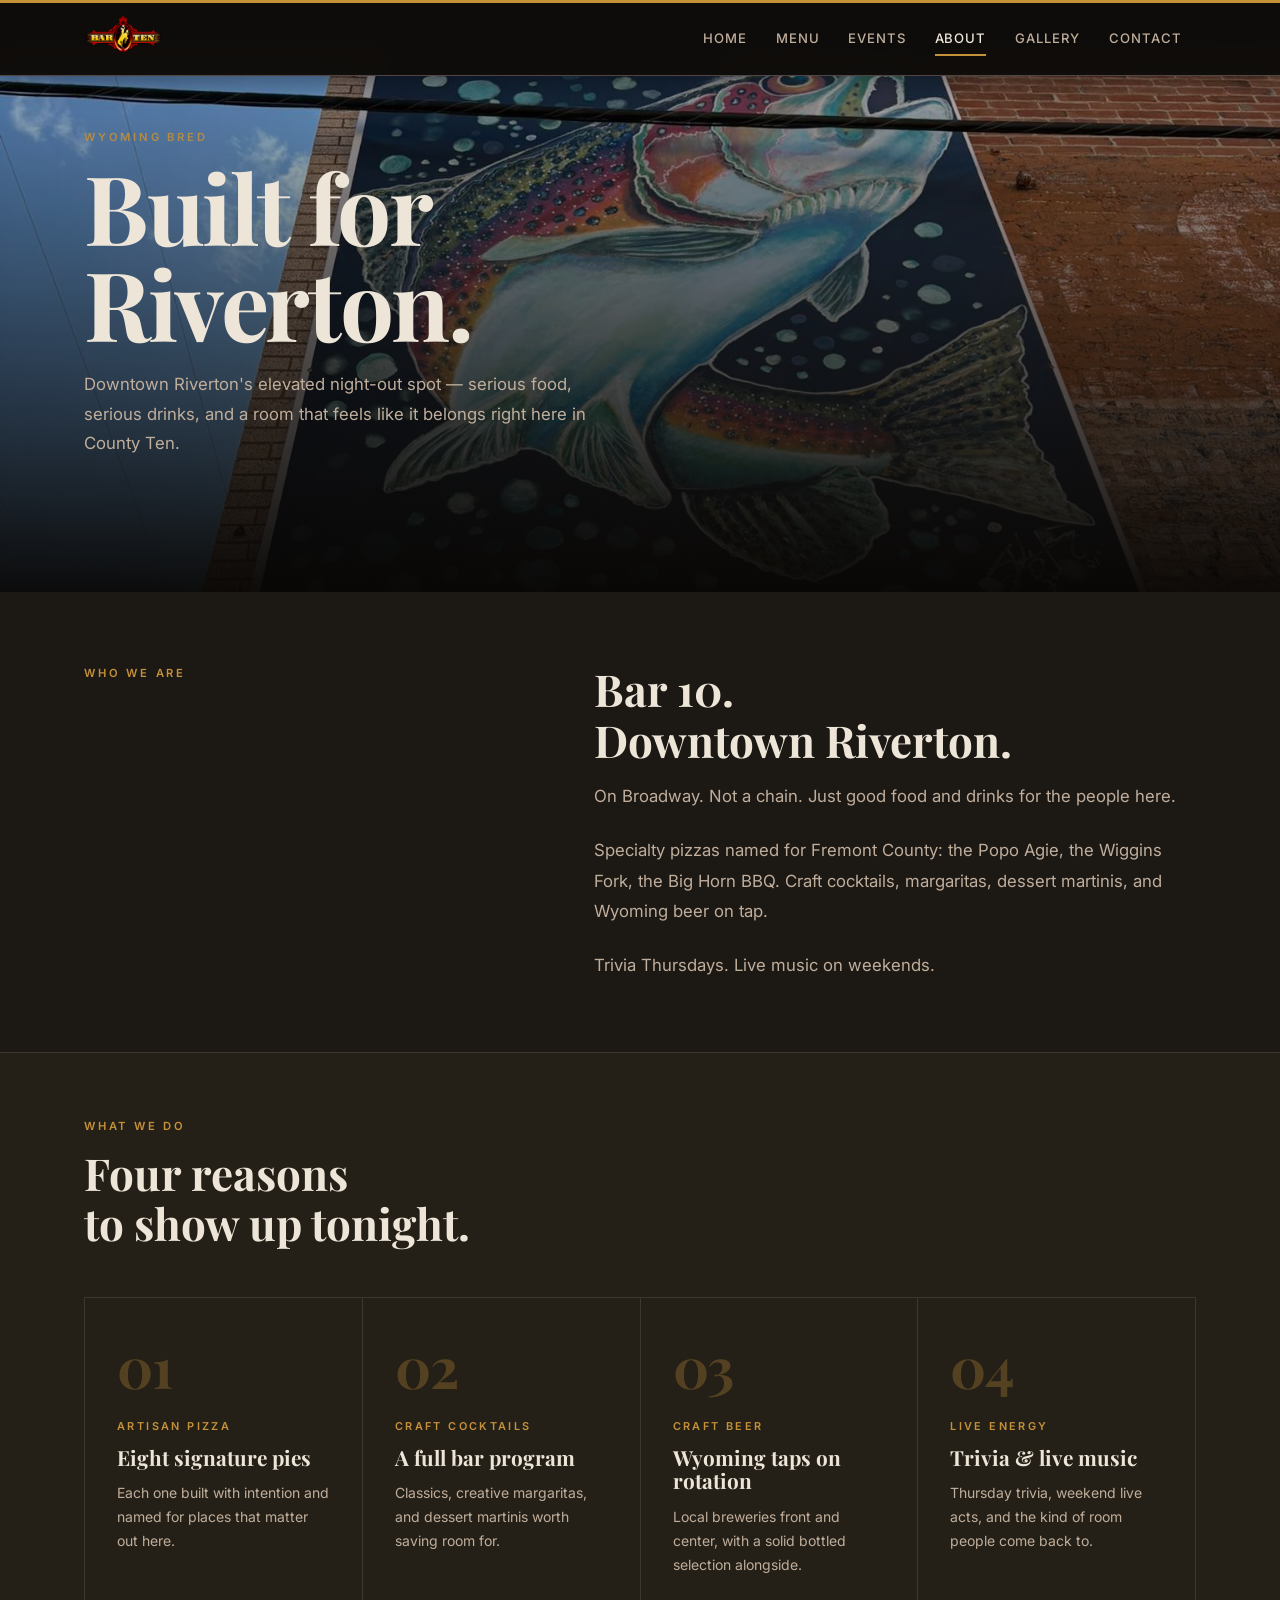
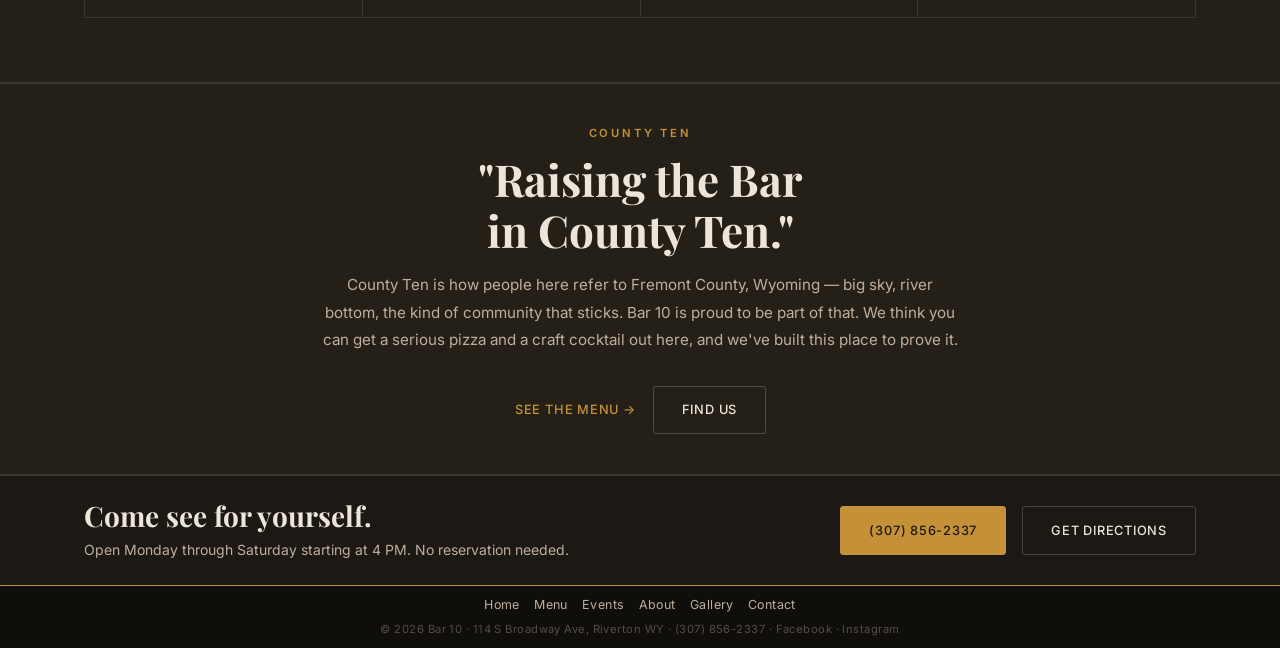
==== commit 6d5eb741: "Rewrite about section copy: concise, no em dashes, no AI filler Agent-Logs-Url: https://github.com/T" ====
--- a/about.html
+++ b/about.html
@@ -86,28 +86,15 @@
           </div>
 
           <div>
-            <h2 class="section-title" id="about-story-heading">A Riverton spot.<br>No apologies.</h2>
+            <h2 class="section-title" id="about-story-heading">Bar 10.<br>Downtown Riverton.</h2>
             <p class="about-prose">
-              Bar 10 sits on Broadway in the heart of downtown Riverton — a bar and
-              restaurant that takes food and drinks seriously without taking itself
-              too seriously.
+              On Broadway. Not a chain. Just good food and drinks for the people here.
             </p>
             <p class="about-prose">
-              The food is built around specialty artisan pizzas with names that mean
-              something to anyone from Fremont County — the Popo Agie, the Wiggins
-              Fork, the Big Horn BBQ. The appetizer spread is deep enough to make it
-              hard to order just one thing. Salads that hold their own. And the bar
-              goes further than you'd expect: craft cocktails, a solid margarita
-              lineup, dessert martinis, and Wyoming beer on tap that rotates.
+              Specialty pizzas named for Fremont County: the Popo Agie, the Wiggins Fork, the Big Horn BBQ. Craft cocktails, margaritas, dessert martinis, and Wyoming beer on tap.
             </p>
             <p class="about-prose">
-              This isn't a chain. It doesn't try to be anything it isn't. It's a
-              Riverton spot — built for the people here, and for anyone passing
-              through who wants a better night than they planned on.
-            </p>
-            <p class="about-prose">
-              Trivia every Thursday. Live music on weekends. The kind of atmosphere
-              where you end up staying longer than you expected.
+              Trivia Thursdays. Live music on weekends.
             </p>
           </div>
 
--- a/css/style.css
+++ b/css/style.css
@@ -1424,18 +1424,19 @@
   position: relative;
   min-height: 520px;
   display: flex;
-  align-items: flex-end;
+  align-items: flex-start;
   overflow: hidden;
   background-color: var(--color-dark);
+  padding-top: 2.5rem;
   padding-bottom: 3.5rem;
 }
 
 .about-hero-bg {
   position: absolute;
-  inset: 0;
+  inset: -5% 0 0 0;
   background:
     linear-gradient(to top, rgba(8,6,4,0.97) 0%, rgba(8,6,4,0.6) 50%, rgba(8,6,4,0.2) 100%),
-    url('../images/bar10outside.jpg') center top / cover no-repeat;
+    url('../images/bar10outside.jpg') center 28% / cover no-repeat;
   z-index: 0;
 }
 
@@ -1443,7 +1444,7 @@
   position: relative;
   z-index: 1;
   max-width: 760px;
-  padding-top: 4rem;
+  padding-top: 1rem;
 }
 
 .about-hero-content .section-label {
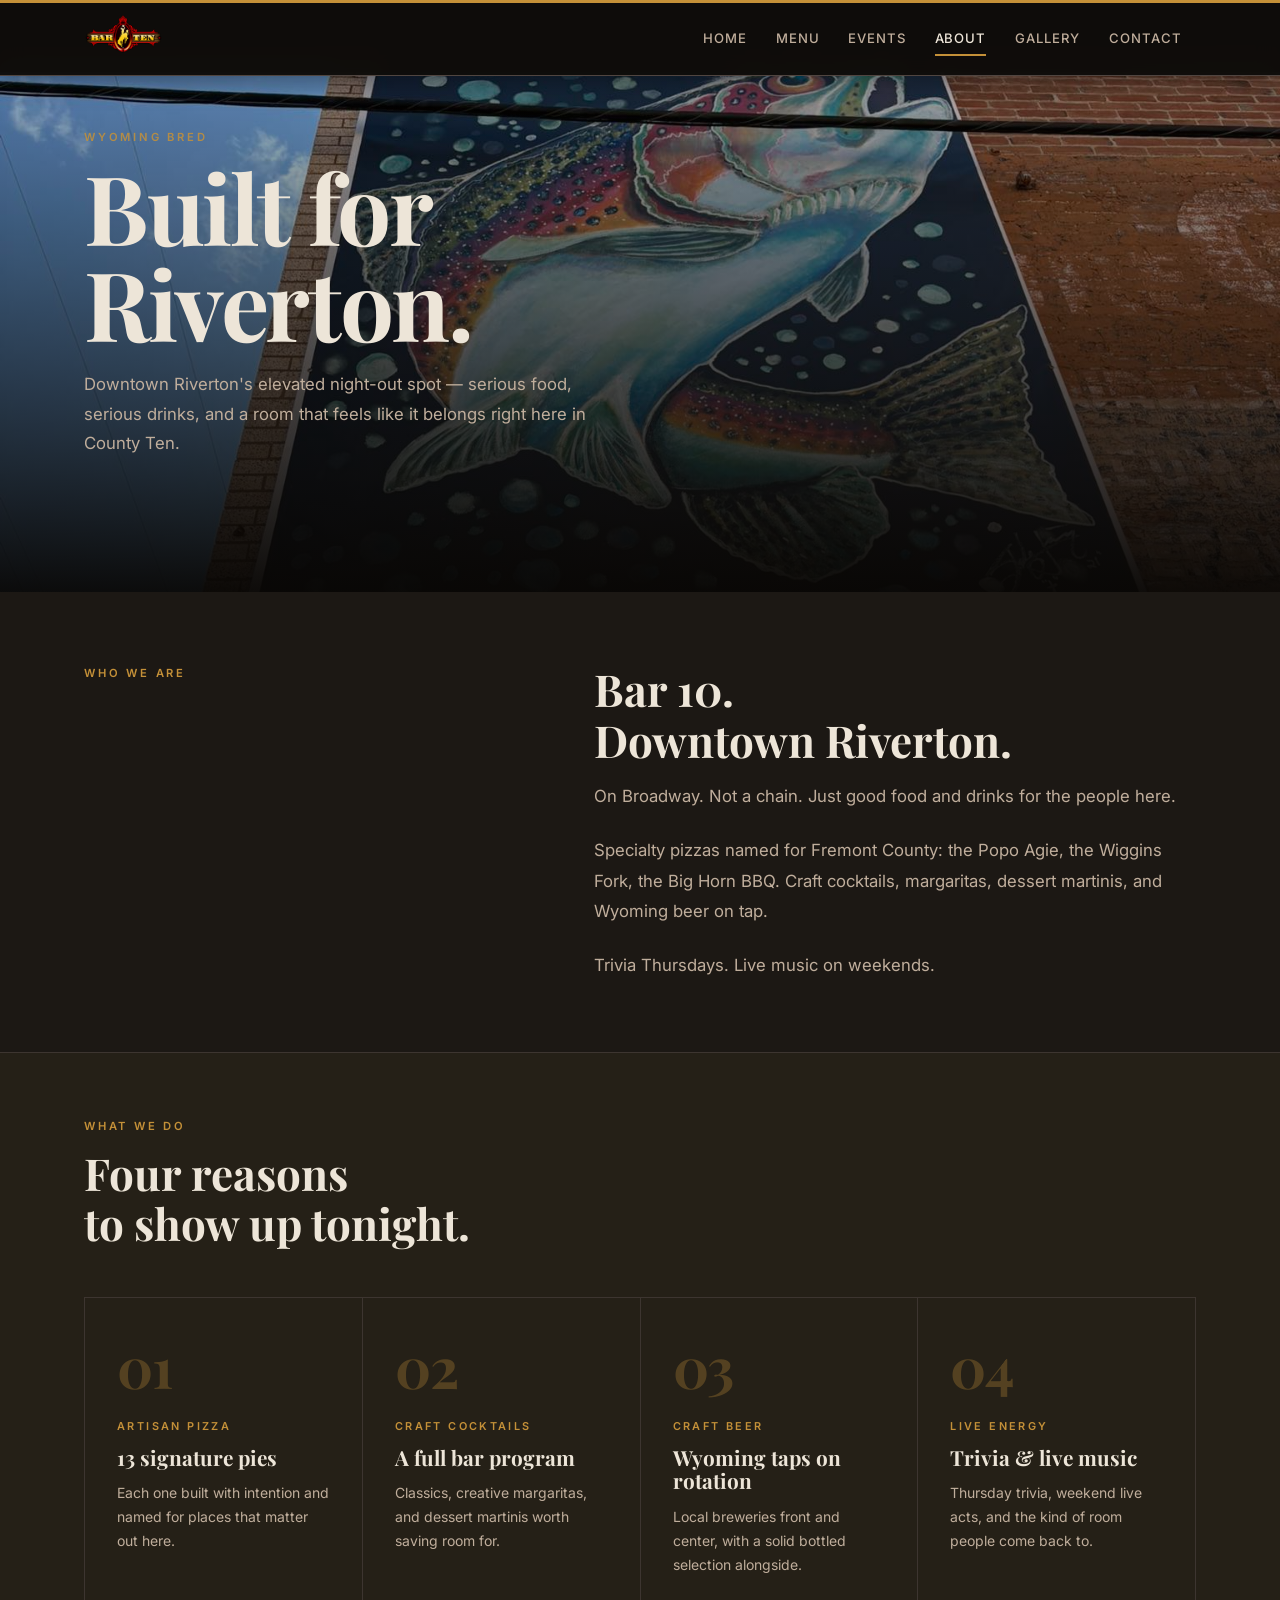
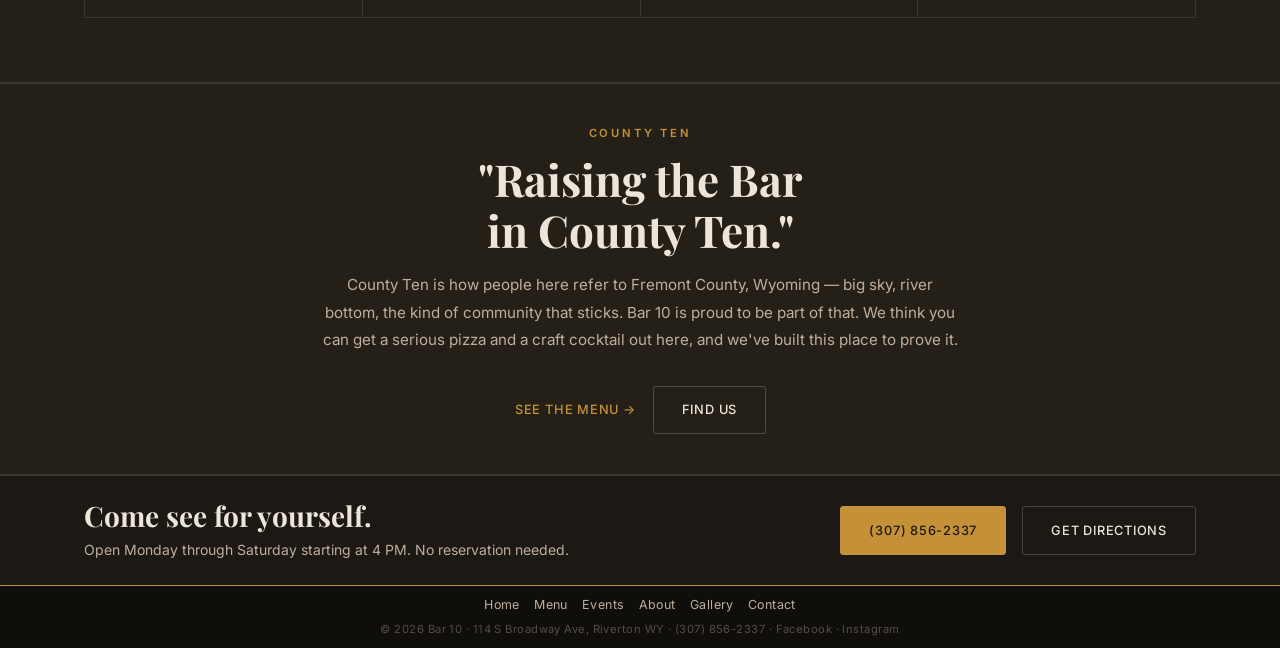
==== commit 16814ccf: "fix: update pizza count on about.html to match site-wide "13" figure Agent-Logs-Url: https://github." ====
--- a/about.html
+++ b/about.html
@@ -113,7 +113,7 @@
           <div class="about-what-item">
             <div class="about-what-num">01</div>
             <span class="about-what-label">Artisan Pizza</span>
-            <h3>Eight signature pies</h3>
+            <h3>13 signature pies</h3>
             <p>Each one built with intention and named for places that matter out here.</p>
           </div>
           <div class="about-what-item">
@@ -186,7 +186,7 @@
         <a href="gallery.html">Gallery</a>
         <a href="contact.html">Contact</a>
       </nav>
-      <p class="footer-copy">&copy; 2026 Bar 10 &middot; 114 S Broadway Ave, Riverton WY &middot; <a href="tel:+13078562337">(307) 856-2337</a> &middot; <a href="https://www.facebook.com/bar10wyo" target="_blank" rel="noopener noreferrer">Facebook</a> &middot; <a href="https://www.instagram.com/bar10riverton" target="_blank" rel="noopener noreferrer">Instagram</a></p>
+      <p class="footer-copy">&copy; 2026 Bar 10 &middot; 114 S Broadway Ave, Riverton WY &middot; <a href="tel:+13078562337">(307) 856-2337</a> &middot; <a href="https://www.facebook.com/bar10wyo" target="_blank" rel="noopener noreferrer">Facebook</a> &middot; <a href="https://www.instagram.com/bar10wyo/" target="_blank" rel="noopener noreferrer">Instagram</a></p>
     </div>
   </footer>
 
--- a/css/style.css
+++ b/css/style.css
@@ -2051,3 +2051,53 @@
   font-size: 0.85rem;
   color: var(--color-cream-dim);
 }
+
+/* ── Drinks / Bar section ───────────────────────────────────── */
+.drinks-wrapper {
+  display: flex;
+  flex-direction: column;
+  gap: 1.5rem;
+}
+
+.drinks-categories {
+  display: grid;
+  grid-template-columns: repeat(auto-fill, minmax(200px, 1fr));
+  gap: 1.5rem;
+}
+
+@media (min-width: 768px) {
+  .drinks-categories {
+    grid-template-columns: repeat(3, 1fr);
+  }
+}
+
+.drinks-category {
+  display: flex;
+  flex-direction: column;
+  gap: 0.4rem;
+  padding: 1rem 1.25rem;
+  background-color: var(--color-surface2);
+  border: 1px solid var(--color-border-lt);
+  border-radius: var(--radius);
+}
+
+.drinks-category-label {
+  font-family: var(--font-heading);
+  font-size: 0.95rem;
+  color: var(--color-cream);
+  font-weight: 700;
+}
+
+.drinks-category-desc {
+  font-size: 0.82rem;
+  color: var(--color-cream-dim);
+  line-height: 1.6;
+}
+
+.drinks-footer {
+  font-size: 0.85rem;
+  color: var(--color-amber);
+  font-style: italic;
+  border-top: 1px solid var(--color-border);
+  padding-top: 1rem;
+}
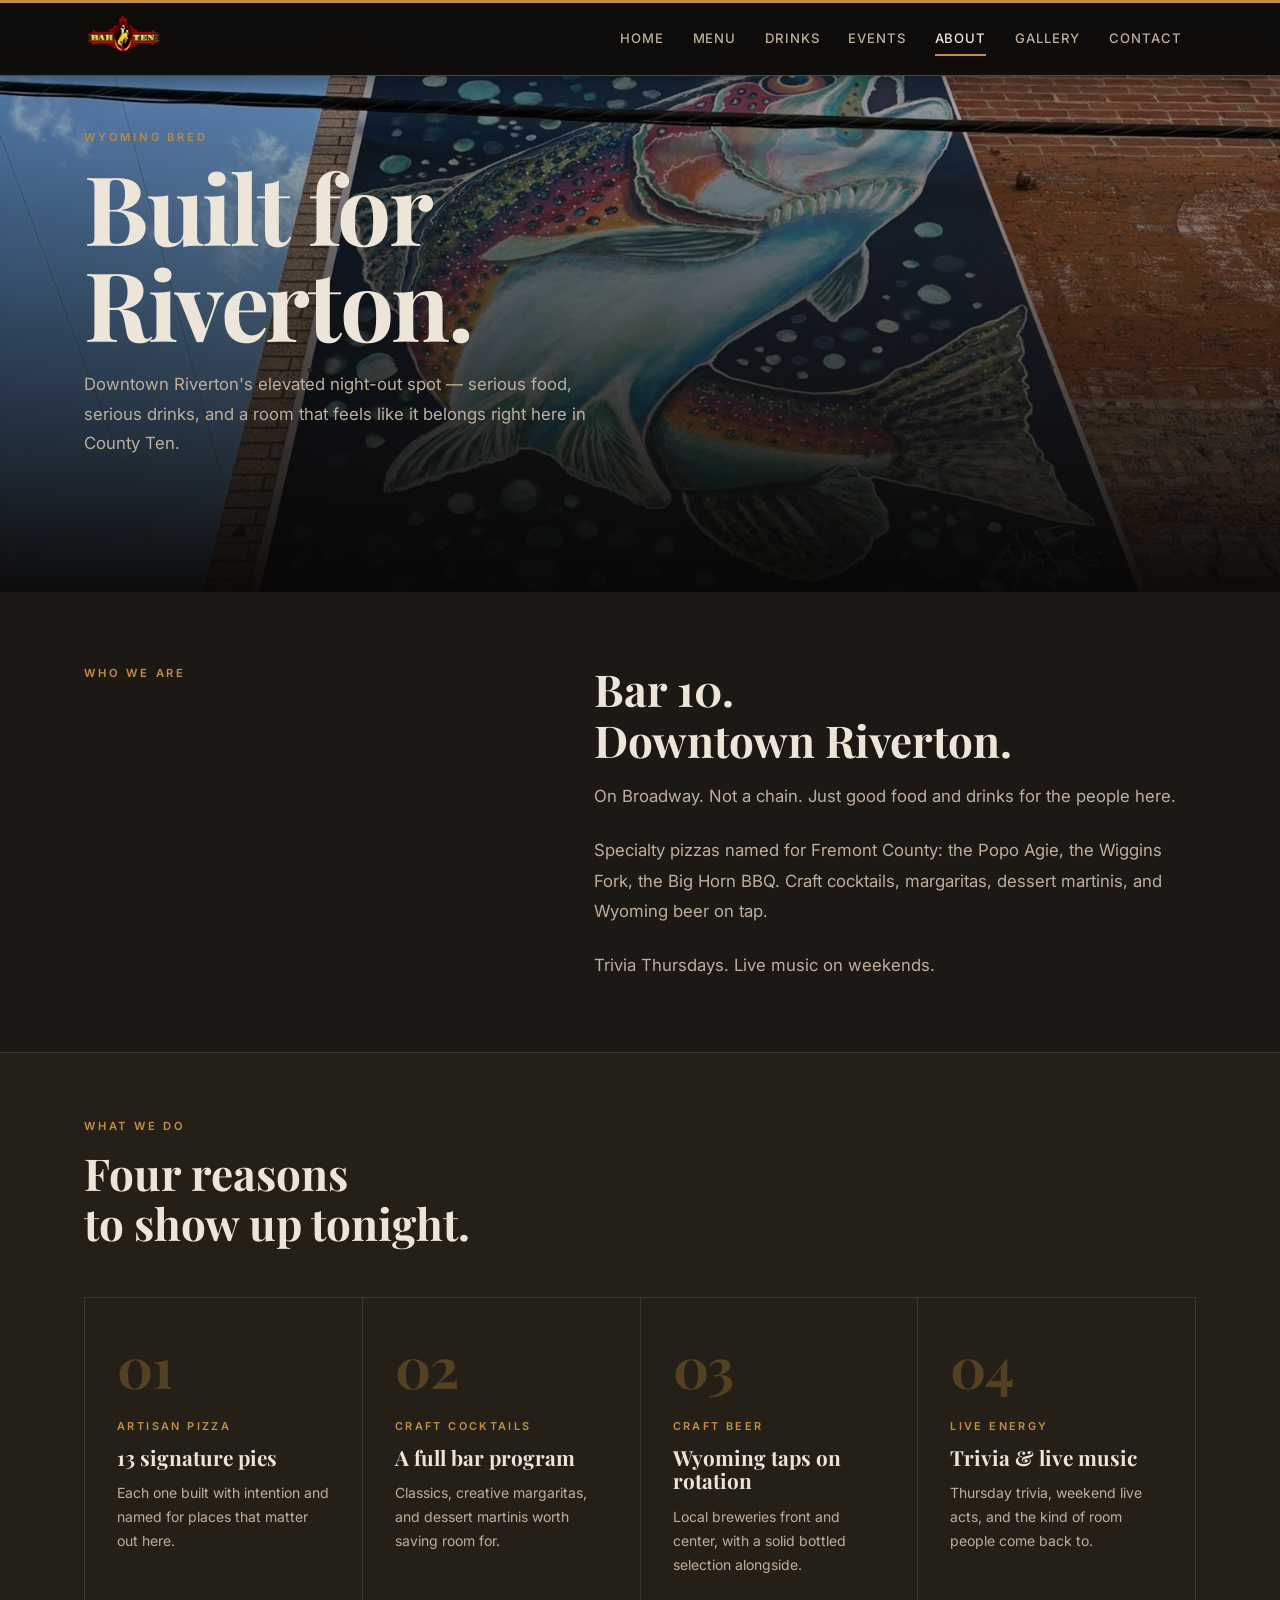
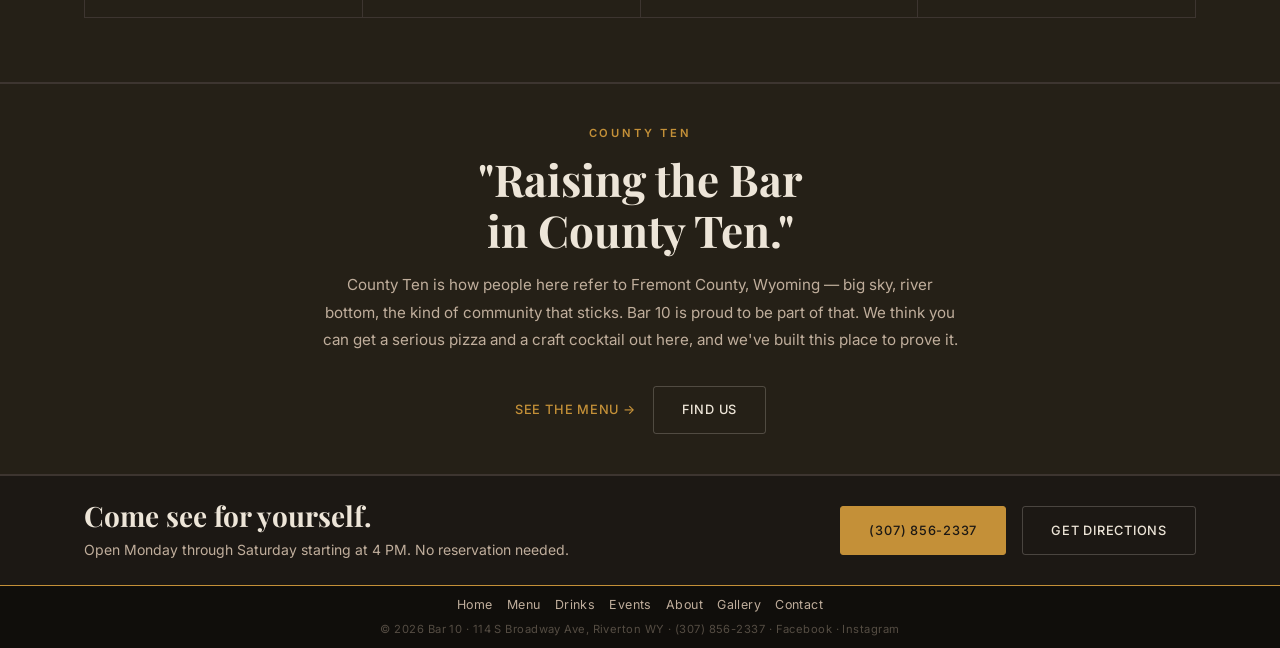
==== commit c9d4a879: "split drinks to separate page, add nav/home links Agent-Logs-Url: https://github.com/TylerWolfley/Ba" ====
--- a/about.html
+++ b/about.html
@@ -44,6 +44,7 @@
             <ul>
               <li><a href="index.html">Home</a></li>
               <li><a href="menu.html">Menu</a></li>
+              <li><a href="drinks.html">Drinks</a></li>
               <li><a href="events.html">Events</a></li>
               <li><a href="about.html" aria-current="page">About</a></li>
               <li><a href="gallery.html">Gallery</a></li>
@@ -181,6 +182,7 @@
       <nav class="footer-nav" aria-label="Footer navigation">
         <a href="index.html">Home</a>
         <a href="menu.html">Menu</a>
+        <a href="drinks.html">Drinks</a>
         <a href="events.html">Events</a>
         <a href="about.html">About</a>
         <a href="gallery.html">Gallery</a>
--- a/css/style.css
+++ b/css/style.css
@@ -2056,42 +2056,100 @@
 .drinks-wrapper {
   display: flex;
   flex-direction: column;
-  gap: 1.5rem;
-}
-
-.drinks-categories {
+  gap: 2.5rem;
+}
+
+.drinks-category {
+  display: flex;
+  flex-direction: column;
+  gap: 1rem;
+}
+
+.drinks-category-label {
+  font-family: var(--font-heading);
+  font-size: 1.1rem;
+  color: var(--color-cream);
+  font-weight: 700;
+  border-bottom: 1px solid var(--color-border);
+  padding-bottom: 0.4rem;
+  margin: 0;
+}
+
+/* Described items — 2-column card grid */
+.drinks-category-items {
+  list-style: none;
+  margin: 0;
+  padding: 0;
+}
+
+.drinks-category-items--described {
   display: grid;
-  grid-template-columns: repeat(auto-fill, minmax(200px, 1fr));
-  gap: 1.5rem;
-}
-
-@media (min-width: 768px) {
-  .drinks-categories {
+  grid-template-columns: 1fr;
+  gap: 0.75rem;
+}
+
+@media (min-width: 640px) {
+  .drinks-category-items--described {
+    grid-template-columns: repeat(2, 1fr);
+  }
+}
+
+@media (min-width: 1024px) {
+  .drinks-category-items--described {
     grid-template-columns: repeat(3, 1fr);
   }
 }
 
-.drinks-category {
+/* Simple items — compact multi-column list */
+.drinks-category-items--simple {
+  display: grid;
+  grid-template-columns: repeat(2, 1fr);
+  gap: 0.35rem 1.5rem;
+}
+
+@media (min-width: 640px) {
+  .drinks-category-items--simple {
+    grid-template-columns: repeat(3, 1fr);
+  }
+}
+
+@media (min-width: 1024px) {
+  .drinks-category-items--simple {
+    grid-template-columns: repeat(4, 1fr);
+  }
+}
+
+/* Individual drink item */
+.drinks-item {
   display: flex;
   flex-direction: column;
-  gap: 0.4rem;
-  padding: 1rem 1.25rem;
+  gap: 0.15rem;
+}
+
+.drinks-category-items--described .drinks-item {
+  padding: 0.65rem 0.85rem;
   background-color: var(--color-surface2);
   border: 1px solid var(--color-border-lt);
   border-radius: var(--radius);
 }
 
-.drinks-category-label {
+.drinks-item-name {
   font-family: var(--font-heading);
-  font-size: 0.95rem;
+  font-size: 0.9rem;
   color: var(--color-cream);
   font-weight: 700;
 }
 
-.drinks-category-desc {
-  font-size: 0.82rem;
-  color: var(--color-cream-dim);
-  line-height: 1.6;
+.drinks-item-desc {
+  font-size: 0.8rem;
+  color: var(--color-cream-dim);
+  line-height: 1.5;
+}
+
+.drinks-category-items--simple .drinks-item-name {
+  font-size: 0.85rem;
+  font-weight: 500;
+  color: var(--color-cream-dim);
 }
 
 .drinks-footer {
